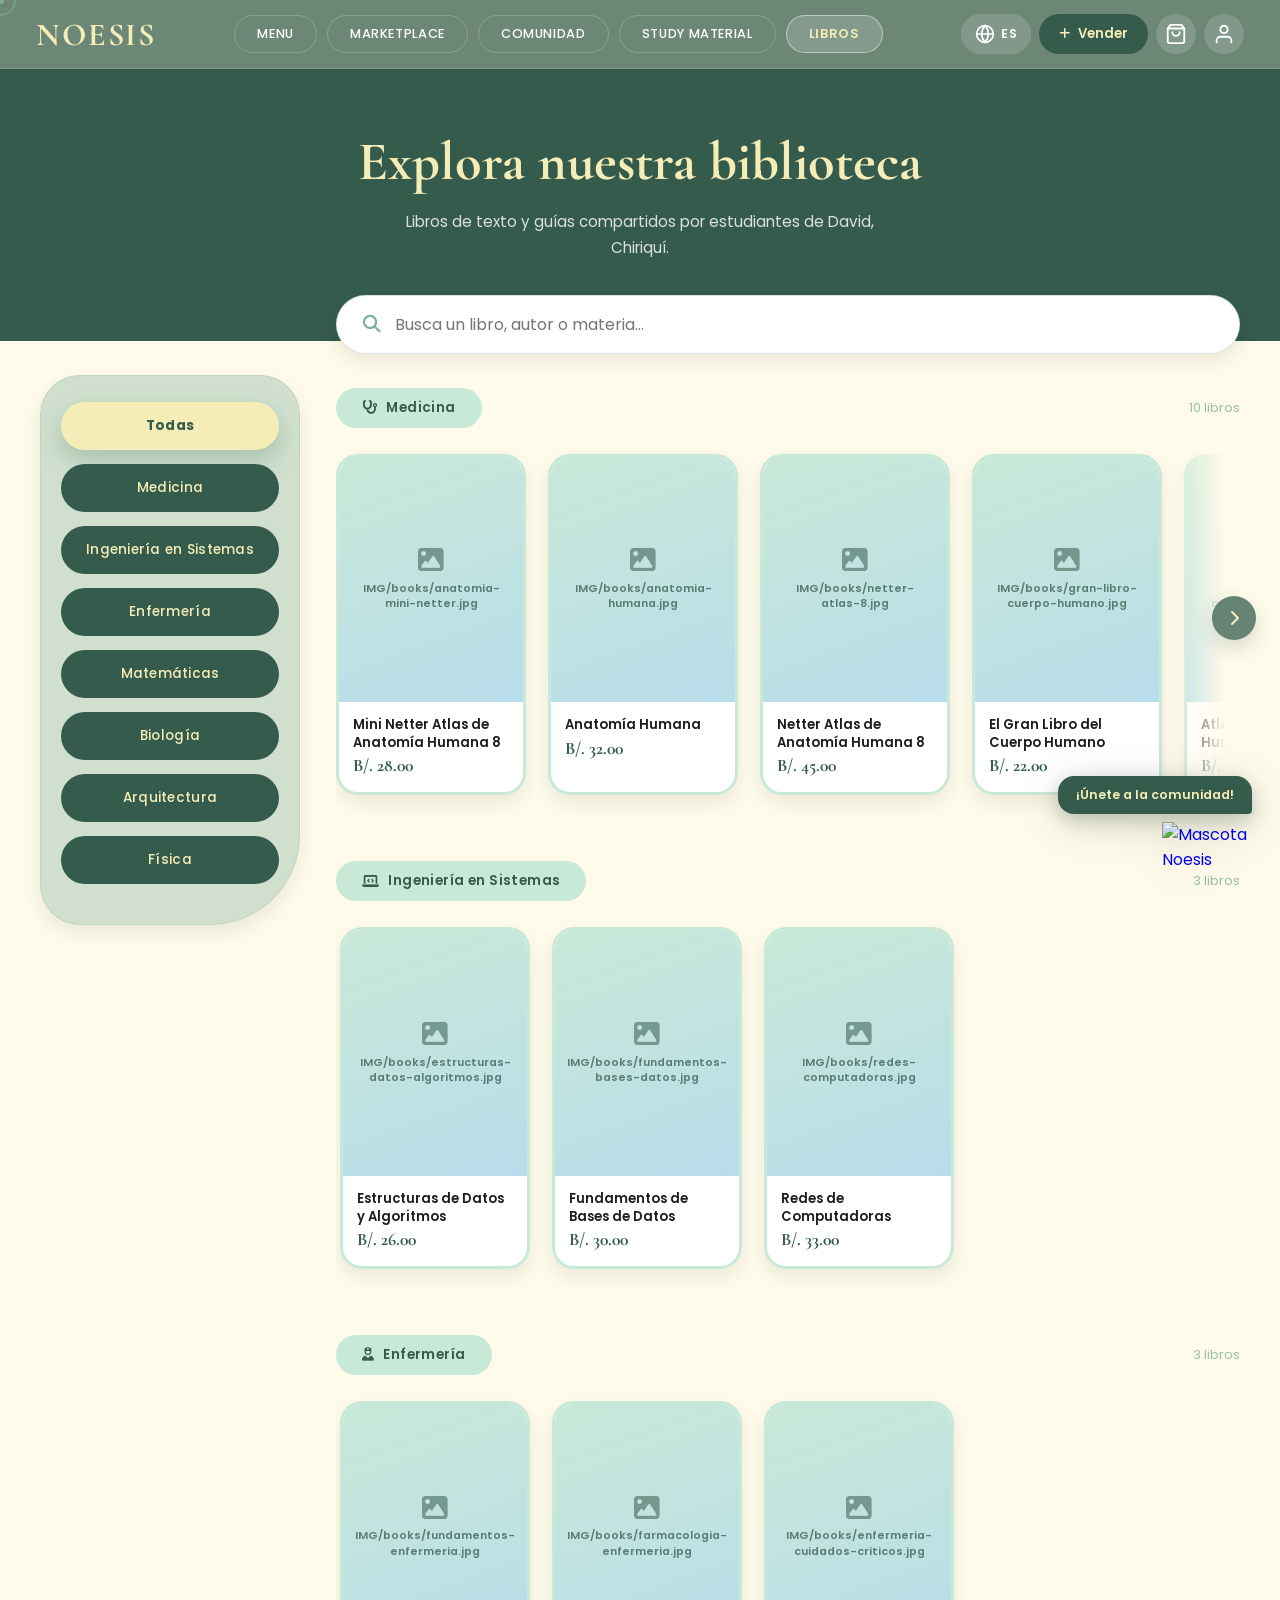
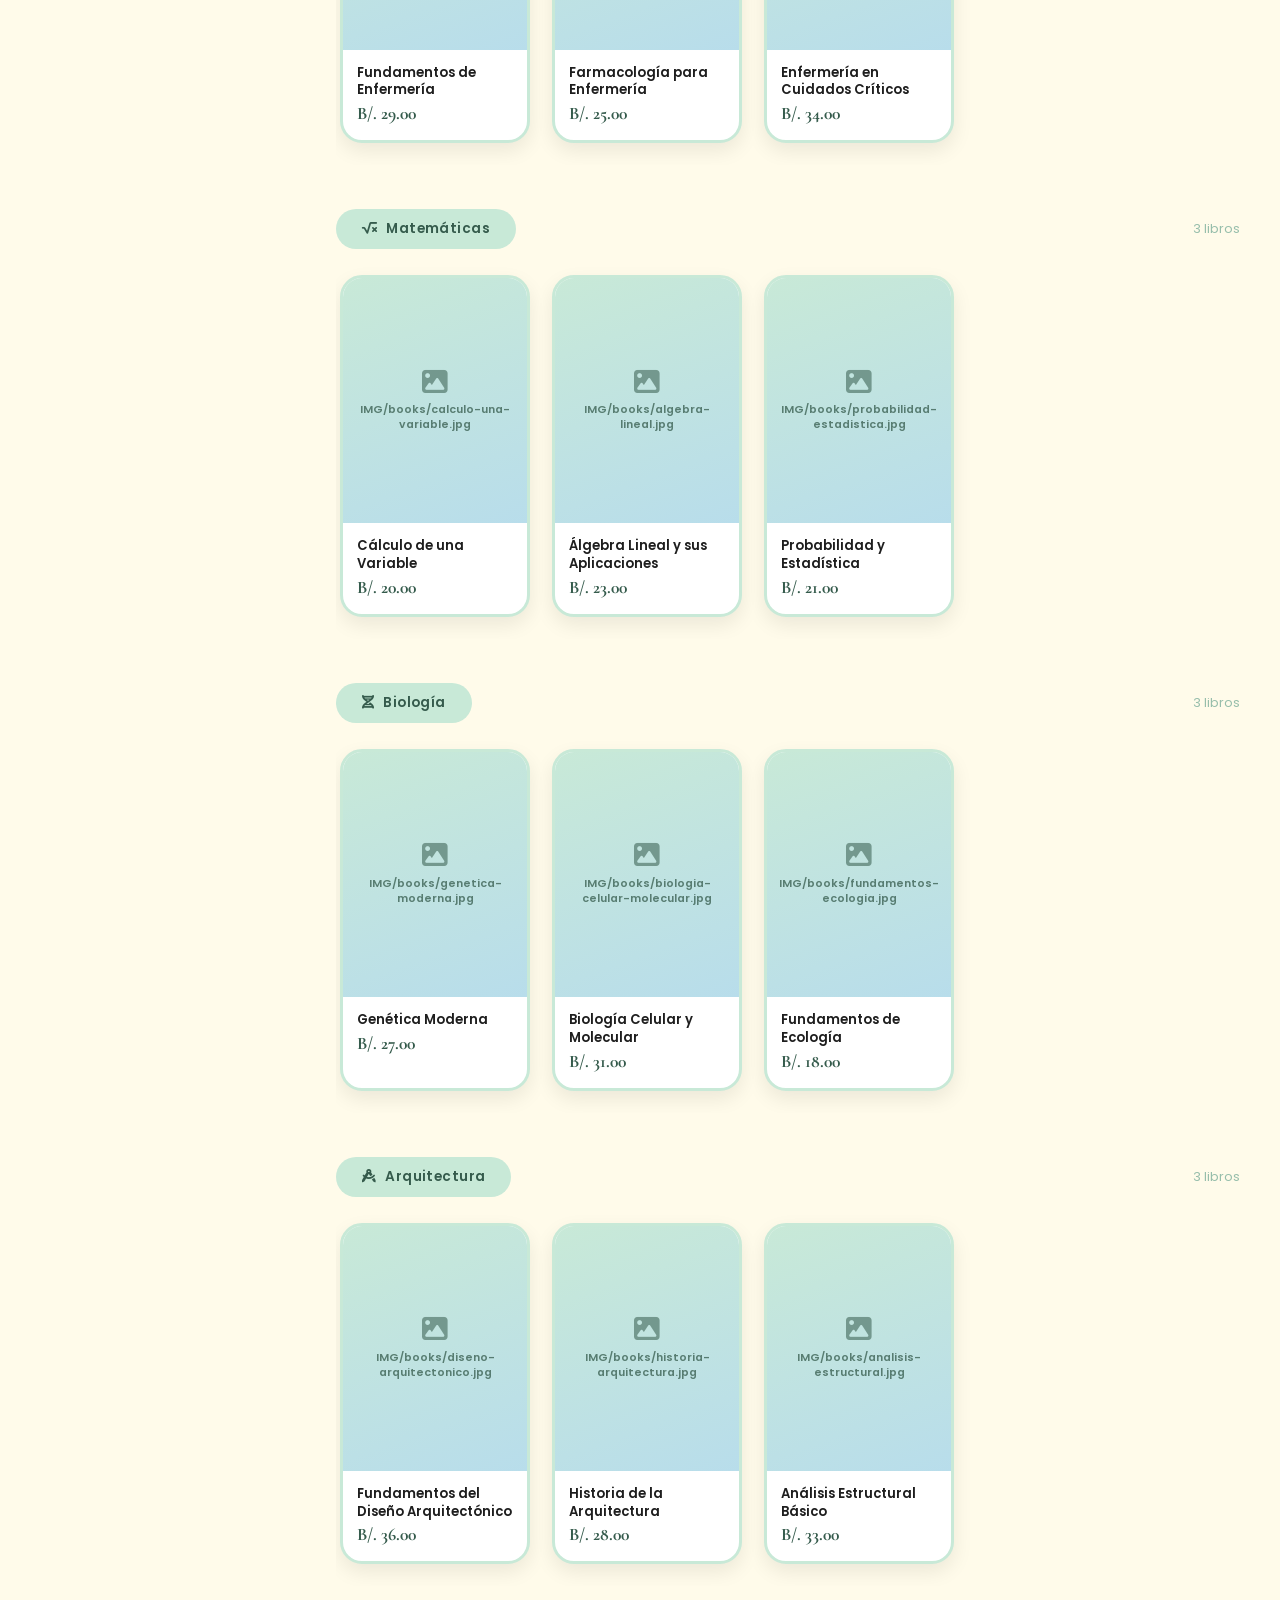
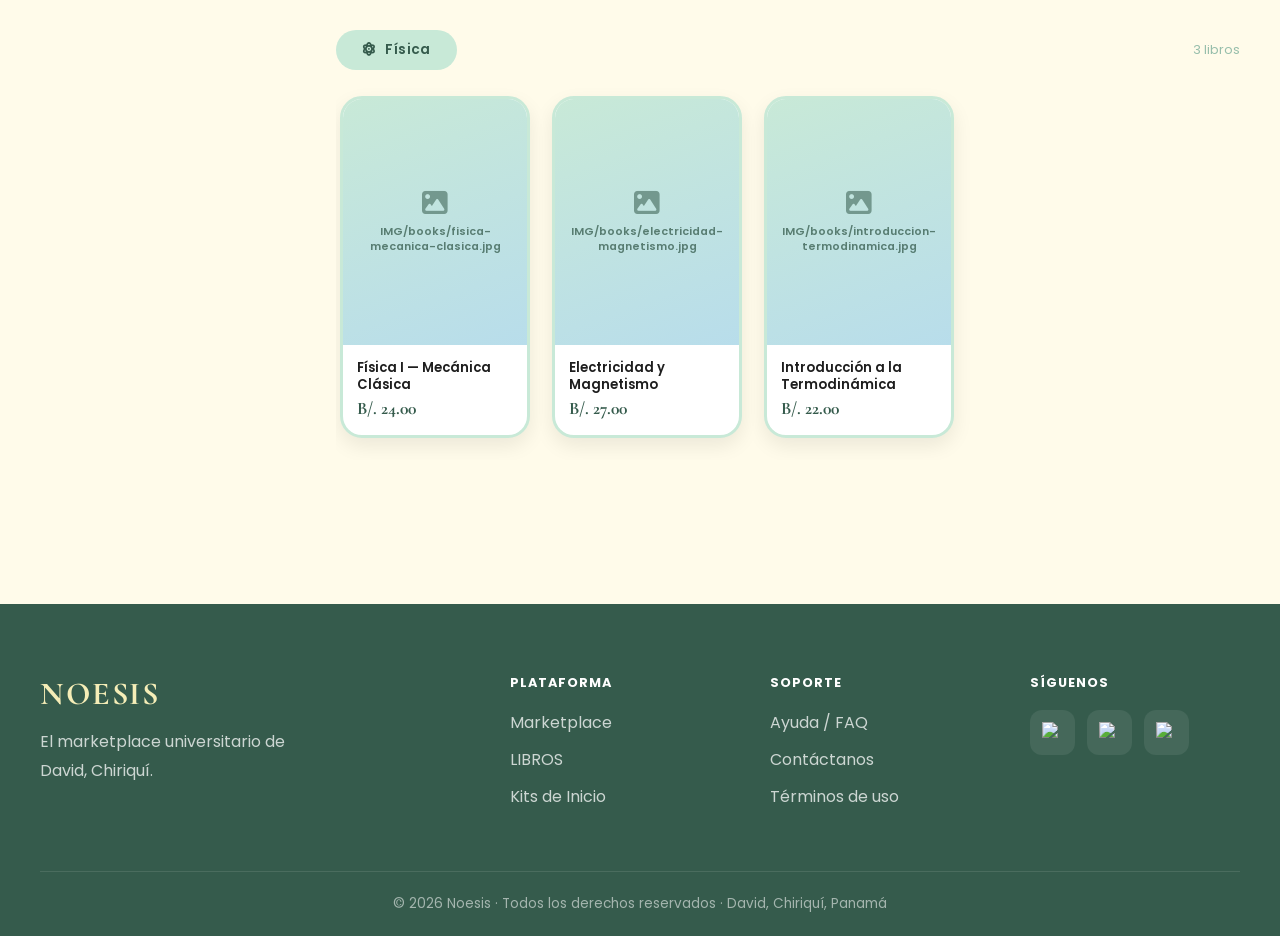
==== Books.html @ 99e733ba "Add files via upload" ====
<!DOCTYPE html>
<html lang="es">
<head>
    <meta charset="UTF-8">
    <meta name="viewport" content="width=device-width, initial-scale=1.0">

    <title>Noesis — Books</title>

    <!-- Google Fonts -->
    <link rel="preconnect" href="https://fonts.googleapis.com">
    <link rel="preconnect" href="https://fonts.gstatic.com" crossorigin>

    <link rel="stylesheet" href="https://fonts.googleapis.com/css2?family=Cormorant+Garamond:ital,wght@0,300;0,400;0,600;0,700;1,400&family=Poppins:wght@300;400;500;600&display=swap">

    <!-- CSS -->
    <link rel="stylesheet" href="index.css">
    <link rel="stylesheet" href="Books.css">

    <!-- Font Awesome -->
    <link rel="stylesheet" href="https://cdnjs.cloudflare.com/ajax/libs/font-awesome/6.5.0/css/all.min.css">
</head>
<body>

<!-- Cursor personalizado (mismo comportamiento que en index/marketplace) -->
<div class="cursor" id="cursor"></div>
<div class="cursor-follower" id="cursorFollower"></div>

<!-- =============================================
     NAVBAR
============================================= -->
<nav class="navbar" id="navbar">
<div class="nav-inner">
<div class="nav-logo">NOESIS</div>
<div class="nav-links" id="navLinks">
<a class="nav-link" data-i18n="nav_menu" href="index.html">MENU</a>
<a class="nav-link" data-i18n="nav_market" href="marketplace.html">MARKETlPLACE</a>
<a class="nav-link" data-i18n="nav_community" href="comunidad.html">COMUNIDAD</a>
<a class="nav-link" data-i18n="nav_Material" href="Study.html">STUDY MATERIAL</a>
<a class="nav-link active" data-i18n="nav_books" href="books.html">BOOKS</a>
</div>
<div class="nav-icons">
<!-- Selector de idioma -->
<div class="lang-switcher" id="langSwitcher">
<button aria-expanded="false" aria-label="Seleccionar idioma" class="nav-icon-btn lang-btn" id="langBtn">
<svg fill="none" height="20" stroke="currentColor" stroke-linecap="round" stroke-linejoin="round" stroke-width="2" viewBox="0 0 24 24" width="20">
<circle cx="12" cy="12" r="10"></circle>
<line x1="2" x2="22" y1="12" y2="12"></line>
<path d="M12 2a15.3 15.3 0 0 1 4 10 15.3 15.3 0 0 1-4 10 15.3 15.3 0 0 1-4-10 15.3 15.3 0 0 1 4-10z"></path>
</svg>
<span id="langCurrent">ES</span>
</button>
<div class="lang-dropdown" id="langDropdown">
<button class="lang-option active" data-lang="es" type="button">🇪🇸 Español</button>
<button class="lang-option" data-lang="en" type="button">🇬🇧 English</button>
</div>
</div>
<!-- Botón para publicar un libro -->
<button class="sell-btn" id="sellBtn" type="button">
<i class="fa-solid fa-plus"></i>
<span data-i18n="sell_btn">Vender</span>
</button>
<!-- Carrito (propio de la página de libros) -->
<div class="cart-switcher" id="cartSwitcher">
<button aria-expanded="false" aria-label="Cart" class="nav-icon-btn cart-btn" id="cartBtn">
<svg fill="none" height="22" stroke="currentColor" stroke-linecap="round" stroke-linejoin="round" stroke-width="2" viewbox="0 0 24 24" width="22"><path d="M6 2L3 6v14a2 2 0 002 2h14a2 2 0 002-2V6l-3-4z"></path><line x1="3" x2="21" y1="6" y2="6"></line><path d="M16 10a4 4 0 01-8 0"></path></svg>
<span class="cart-badge" id="cartBadge">0</span>
</button>
<div class="cart-dropdown" id="cartDropdown">
<div class="cart-header">
<h3 data-i18n="cart_title">Tu carrito</h3>
<button aria-label="Cerrar carrito" class="cart-close" id="cartClose" type="button">&times;</button>
</div>
<div class="cart-items" id="cartItems"></div>
<div class="cart-empty" id="cartEmpty">
<img src="IMG/mascot-thinking.png" alt=""/>
<p data-i18n="cart_empty_msg">Tu carrito está vacío</p>
</div>
<div class="cart-footer" id="cartFooter">
<div class="cart-total-row">
<span data-i18n="cart_total">Total</span>
<span id="cartTotalAmount">B/. 0.00</span>
</div>
<button class="cart-checkout-btn" id="cartCheckoutBtn" type="button" data-i18n="cart_checkout">Finalizar compra</button>
<button class="cart-clear-btn" id="cartClearBtn" type="button" data-i18n="cart_clear">Vaciar carrito</button>
</div>
</div>
</div>
<a aria-label="User" class="nav-icon-btn" href="login.html" id="userNavBtn">
<svg fill="none" height="22" stroke="currentColor" stroke-linecap="round" stroke-linejoin="round" stroke-width="2" viewbox="0 0 24 24" width="22"><path d="M20 21v-2a4 4 0 00-4-4H8a4 4 0 00-4 4v2"></path><circle cx="12" cy="7" r="4"></circle></svg>
</a>
<button aria-label="Menu" class="hamburger" id="hamburger">
<span></span>
<span></span>
<span></span>
</button>
</div>
</div>
</nav>

<!-- =============================================
     ENCABEZADO DE LA PÁGINA
============================================= -->
<header class="books-hero">
<h1 data-i18n="books_hero_title">Explora nuestra biblioteca</h1>
<p data-i18n="books_hero_text">Libros de texto y guías compartidos por estudiantes de David, Chiriquí.</p>
</header>

<!-- =============================================
     CONTENIDO PRINCIPAL — sidebar + resultados
============================================= -->
<main class="books-page">
<div class="books-shell">

<!-- Sidebar de categorías -->
<aside class="books-sidebar" id="booksSidebar">
<button class="cat-btn active" data-category="all" data-i18n="cat_all" type="button">Todas</button>
<button class="cat-btn" data-category="medicine" data-i18n="cat_medicine" type="button">Medicina</button>
<button class="cat-btn" data-category="systems" data-i18n="cat_systems" type="button">Ingeniería en Sistemas</button>
<button class="cat-btn" data-category="nursing" data-i18n="cat_nursing" type="button">Enfermería</button>
<button class="cat-btn" data-category="math" data-i18n="cat_math" type="button">Matemáticas</button>
<button class="cat-btn" data-category="biology" data-i18n="cat_biology" type="button">Biología</button>
<button class="cat-btn" data-category="architecture" data-i18n="cat_architecture" type="button">Arquitectura</button>
<button class="cat-btn" data-category="physics" data-i18n="cat_physics" type="button">Física</button>
</aside>

<!-- Resultados -->
<section class="books-main">

<div class="books-search-wrap">
<i class="fa-solid fa-magnifying-glass"></i>
<input type="text" id="bookSearchInput" data-i18n-placeholder="search_placeholder" placeholder="Anatomy book"/>
</div>

<div id="booksResults"><!-- Generado dinámicamente por books.js --></div>

<div class="books-no-results" id="booksNoResults">
<img src="IMG/mascot-thinking.png" alt=""/>
<h3 data-i18n="no_results_title">¿Nada por aquí?</h3>
<p data-i18n="no_results">No encontramos libros que coincidan con tu búsqueda.</p>
</div>

</section>
</div>
</main>

<!-- =============================================
     MODAL DE DETALLES
     Misma estructura visual que el modal del marketplace:
     encabezado (ícono + título), condición, precio, imagen,
     descripción, datos del vendedor y botones de acción.
============================================= -->
<div class="modal" id="bookModalOverlay">
<div class="modal-content">
<span class="close" id="bookModalClose" aria-label="Cerrar">&times;</span>

<!-- Encabezado: ícono + título -->
<div class="modal-header">
<div class="modal-icon"><i class="fa-solid fa-book"></i></div>
<h2 class="modal-title" id="bookModalTitle"></h2>
</div>

<!-- Estado del libro (Buen estado / Como nuevo) -->
<span class="modal-condition" id="bookModalCondition"></span>

<!-- Precio destacado -->
<div class="modal-price" id="bookModalPrice"></div>

<div class="modal-body">

<!-- Columna izquierda: portada -->
<div class="modal-image-col">
<div class="modal-image" id="bookModalImage">
<img id="bookModalImg" src="" alt=""/>
</div>
</div>

<!-- Columna derecha: descripción, vendedor y acciones -->
<div class="modal-info">
<h3 class="modal-section-title" data-i18n="modal_desc_title">Descripción</h3>
<p class="modal-description" id="bookModalDesc"></p>

<div class="modal-seller-box">
<h3 class="modal-section-title" data-i18n="modal_seller_title">Vendedor</h3>
<div class="modal-seller">
<div class="modal-seller-avatar"><i class="fa-solid fa-user"></i></div>
<div class="modal-seller-info">
<span class="modal-seller-name" id="bookModalSeller"></span>
<span class="modal-seller-meta"><i class="fa-solid fa-book-open"></i> <span id="bookModalTag"></span></span>
<span class="modal-seller-meta"><i class="fa-solid fa-location-dot"></i> <span id="bookModalLocation"></span></span>
</div>
</div>
</div>

<div class="modal-actions">
<button class="modal-btn-outline" id="bookModalAddCart" type="button">
<i class="fa-solid fa-cart-plus"></i> <span data-i18n="modal_add_cart">Añadir al carrito</span>
</button>
<button class="modal-btn" id="bookModalContact" type="button">
<i class="fa-brands fa-whatsapp"></i> <span data-i18n="modal_contact">Contactar vendedor</span>
</button>
<button class="modal-btn-danger" id="deleteListingBtn" type="button" style="display:none">
<i class="fa-solid fa-trash"></i>
<span data-i18n="delete_listing_btn">Eliminar publicación</span>
</button>
</div>
</div>

</div>

<!-- Aviso flotante (toast) para confirmar acciones -->
<div class="toast" id="bookCartToast"></div>
</div>
</div>

<!-- =============================================
     MODAL PARA PUBLICAR UN LIBRO
     Requiere sesión activa (localStorage). Los libros publicados
     se guardan bajo "noesis_user_books" y se combinan con el
     catálogo de ejemplo al renderizar el grid.
============================================= -->
<div class="modal" id="publishModal">
<div class="modal-content publish-content">
<span class="close" id="closePublishModal">&times;</span>

<div class="modal-header">
<div class="modal-icon"><i class="fa-solid fa-book"></i></div>
<h2 class="modal-title" data-i18n="publish_title">Publicar un libro</h2>
</div>

<form class="publish-form" id="publishForm" novalidate>

<div class="publish-error" id="publishError"></div>

<div class="publish-field">
<label for="publishName" data-i18n="publish_name_label">Título del libro</label>
<input type="text" id="publishName" name="publishName" placeholder="Ej. Anatomía Humana" required>
</div>

<div class="publish-field-row">
<div class="publish-field">
<label for="publishPrice" data-i18n="publish_price_label">Precio (B/.)</label>
<input type="number" id="publishPrice" name="publishPrice" min="0" step="0.01" placeholder="20.00" required>
</div>

<div class="publish-field">
<label for="publishCondition" data-i18n="publish_condition_label">Estado</label>
<select id="publishCondition" name="publishCondition" required>
<option value="Como nuevo" data-i18n="cond_like_new">Como nuevo</option>
<option value="Buen estado" data-i18n="cond_good">Buen estado</option>
<option value="Usado" data-i18n="cond_used">Usado</option>
</select>
</div>
</div>

<div class="publish-field">
<label data-i18n="publish_category_label">Categoría</label>
<div class="publish-tags" id="publishTagsContainer">
<!-- Chips de categorías inyectados por JS -->
</div>
</div>

<div class="publish-field">
<label for="publishDescription" data-i18n="publish_desc_label">Descripción</label>
<textarea id="publishDescription" name="publishDescription" rows="3" placeholder="Cuéntale a los compradores el estado del libro..." required></textarea>
</div>

<div class="publish-field">
<label for="publishImage" data-i18n="publish_image_label">Foto de la portada</label>
<input type="file" id="publishImage" name="publishImage" accept="image/*" required>
<img id="publishImagePreview" class="publish-image-preview" alt=""/>
</div>

<button type="submit" class="modal-btn publish-submit-btn">
<i class="fa-solid fa-store"></i>
<span data-i18n="publish_submit_btn">Publicar libro</span>
</button>

<p class="publish-hint" data-i18n="publish_hint">Simulado con localStorage — tu publicación solo se guarda en este navegador.</p>
</form>

</div>
</div>


<!-- =============================================
     FOOTER — mismo diseño que index.html
============================================= -->
<footer class="footer">
<div class="footer-inner">
<div class="footer-brand">
<a class="nav-logo footer-logo" href="index.html">
<span class="logo-text">NOESIS</span>
</a>
<p data-i18n="footer_desc">El marketplace universitario de<br/>David, Chiriquí.</p>
</div>
<div class="footer-links">
<h4 data-i18n="footer_platform">Plataforma</h4>
<ul>
<li><a data-i18n="footer_marketplace" href="marketplace.html">Marketplace</a></li>
<li><a data-i18n="nav_books" href="books.html">Books</a></li>
<li><a data-i18n="footer_kits" href="#">Kits de Inicio</a></li>
</ul>
</div>
<div class="footer-links">
<h4 data-i18n="footer_support">Soporte</h4>
<ul>
<li><a data-i18n="footer_faq" href="index.html#ayuda">Ayuda / FAQ</a></li>
<li><a data-i18n="footer_contact" href="index.html#contacto">Contáctanos</a></li>
<li><a data-i18n="footer_terms" href="#">Términos de uso</a></li>
</ul>
</div>
<div class="footer-social">
<h4 data-i18n="footer_follow">Síguenos</h4>
<div class="social-icons">
<a href="https://instagram.com">
<img alt="Instagram" src="img/instagram.webp"/>
</a>
<a href="https://facebook.com">
<img alt="Facebook" src="img/Facebook.png"/>
</a>
<a href="https://wa.me/50760000000">
<img alt="WhatsApp" src="img/WhatsApp.png"/>
</a>
</div>
</div>
</div>
<div class="footer-bottom">
<p data-i18n="footer_copyright">© 2026 Noesis · Todos los derechos reservados · David, Chiriquí, Panamá</p>
</div>
</footer>

<div class="toast toast-global" id="globalToast"></div>

<script src="Books.js"></script>
<script src="mascot-widget.js"></script>
</body>
</html>
---- index.css ----
/* =====================================================
   NOESIS
   style.css
   Versión unificada
===================================================== */

/* ==========================
   RESET
========================== */

*,
*::before,
*::after{
    margin:0;
    padding:0;
    box-sizing:border-box;
}

/* ==========================
   VARIABLES
========================== */

:root{

    --green-dark:#355B4C;
    --green-mid:#7DAF9C;
    --green-pastel:#C8E9D7;

    --blue-pastel:#B8DDEB;

    --yellow:#F5EDB7;
    --cream:#FFFBEA;

    --text:#1E1E1E;
    --white:#ffffff;

    --font-title:'Cormorant Garamond', serif;
    --font-body:'Poppins', sans-serif;

    --radius-sm:16px;
    --radius-md:28px;
    --radius-lg:48px;

    --shadow-soft:
        0 8px 40px rgba(53,91,76,.12);

    --shadow:
        0 20px 60px rgba(53,91,76,.18);

    --transition:.35s cubic-bezier(.4,0,.2,1);

}

/* ==========================
   GENERAL
========================== */

html{

    scroll-behavior:smooth;
    font-size:16px;

}

body{

    font-family:var(--font-body);
    background:var(--cream);
    color:var(--text);
    overflow-x:hidden;

}

/* ==========================
   TRANSICIÓN ENTRE PÁGINAS
   Evita el "salto" visual al navegar de index.html a
   marketplace.html y viceversa: la página entra con un
   fundido suave y sale igual antes de cargar la siguiente
   (ver el bloque de JS "TRANSICIÓN SUAVE AL NAVEGAR").
========================== */

@keyframes pageFadeIn{
    from{ opacity:0; }
    to{ opacity:1; }
}

body{
    animation: pageFadeIn .4s ease both;
}

body.page-leaving{
    opacity:0;
    transition: opacity .22s ease;
}

@media (prefers-reduced-motion: reduce){
    body{ animation:none; }
    body.page-leaving{ transition:none; }
}

/* ==========================
   CURSOR
========================== */

.cursor{

    width:8px;
    height:8px;

    border-radius:50%;

    background:var(--green-mid);

    position:fixed;

    left:0;
    top:0;

    transform:translate(-50%,-50%);

    z-index:9999;

    pointer-events:none;

}

.cursor-follower{

    width:32px;
    height:32px;

    border-radius:50%;

    border:2px solid rgba(125,175,156,.5);

    position:fixed;

    left:0;
    top:0;

    transform:translate(-50%,-50%);

    z-index:9998;

    pointer-events:none;

    transition:
    width .3s,
    height .3s,
    transform .12s;

}

/* ==========================
   NAVBAR
========================== */

.navbar{

    position:sticky;
    top:0;

    z-index:1000;

    padding:14px 36px;

    backdrop-filter:blur(14px);

    background:rgba(53,91,76,.72);

    border-bottom:
    1px solid rgba(200,233,215,.18);

    transition:all var(--transition);

}

.navbar.scrolled{

    background:rgba(53,91,76,.94);

    padding:10px 36px;

    box-shadow:
    0 4px 24px rgba(53,91,76,.22);

}

.nav-inner{

    max-width:1280px;

    margin:auto;

    display:flex;

    justify-content:space-between;

    align-items:center;

    gap:20px;

}

.nav-logo{

    font-family:var(--font-title);

    font-size:2rem;

    color:var(--yellow);

    font-weight:700;

    letter-spacing:.05em;

}

.nav-links{

    display:flex;

    align-items:center;

    flex-wrap:wrap;

    gap:10px;

}

.nav-link{

    display:inline-block;

    text-decoration:none;

    color:white;

    padding:9px 22px;

    border-radius:50px;

    border:
    1px solid rgba(255,255,255,.2);

    background:transparent;

    font-size:.8rem;

    font-weight:500;

    letter-spacing:.05em;

    transition:.3s ease;

}

.nav-link:hover{

    background:rgba(255,255,255,.12);

    border-color:rgba(255,255,255,.4);

    color:var(--yellow);

    transform:translateY(-2px);

}

/* Enlace de la página actual (se marca manualmente con class="nav-link active") */
.nav-link.active{

    background:rgba(255,255,255,.16);

    border-color:rgba(255,255,255,.45);

    color:var(--yellow);

    font-weight:600;

}

.nav-icons{

    display:flex;

    align-items:center;

    gap:8px;

}

.nav-icon-btn{

    width:40px;
    height:40px;

    border-radius:50%;

    border:none;

    cursor:pointer;

    background:rgba(255,255,255,.15);

    color:white;

    display:flex;

    align-items:center;

    justify-content:center;

    transition:.3s;

}

.nav-icon-btn:hover{

    transform:translateY(-3px);

    background:rgba(255,255,255,.28);

}

.hamburger{
    display:none;
    flex-direction:column;
    gap:5px;
    border:none;
    background:none;
    cursor:pointer;

}

.hamburger span{

    width:24px;
    height:2px;

    background:white;

    border-radius:2px;

    transition:.3s;

}

.hamburger.active span:nth-child(1){
    transform:translateY(7px) rotate(45deg);
}

.hamburger.active span:nth-child(2){
    opacity:0;
}

.hamburger.active span:nth-child(3){
    transform:translateY(-7px) rotate(-45deg);
}

/* ==========================
   SELECTOR DE IDIOMA (ES / EN)
========================== */

.lang-switcher{

    position:relative;

}

.lang-btn{

    width:auto;

    padding:0 14px;

    gap:6px;

    font-family:var(--font-body);

    font-size:.78rem;

    font-weight:600;

    letter-spacing:.03em;

    border-radius:50px;

}

.lang-btn svg{

    flex-shrink:0;

}

.lang-dropdown{

    position:absolute;

    top:calc(100% + 12px);

    right:0;

    min-width:160px;

    background:var(--cream);

    border-radius:var(--radius-sm);

    overflow:hidden;

    box-shadow:var(--shadow);

    border:1px solid rgba(53,91,76,.10);

    opacity:0;

    visibility:hidden;

    transform:translateY(-8px);

    transition:opacity .25s ease, transform .25s ease, visibility .25s ease;

    z-index:1200;

}

.lang-dropdown.open{

    opacity:1;

    visibility:visible;

    transform:translateY(0);

}

.lang-option{

    display:block;

    width:100%;

    text-align:left;

    padding:12px 18px;

    background:none;

    border:none;

    cursor:pointer;

    font-family:var(--font-body);

    font-size:.85rem;

    color:var(--text);

    transition:background .2s ease, color .2s ease;

}

.lang-option:hover{

    background:var(--green-pastel);

}

.lang-option.active{

    font-weight:600;

    color:var(--green-dark);

    background:var(--green-pastel);

}

/* ==========================
   HERO
========================== */

.hero{

    width:100%;

    background:var(--green-dark);

    overflow:hidden;

}

.hero-image-wrap{

    position:relative;

    width:100%;

    height:100vh;

    overflow:hidden;

}

.hero-image-wrap video{

    width:100%;

    height:100%;

    object-fit:cover;

}

.hero-overlay{

    position:absolute;

    inset:0;

    background:

    linear-gradient(

        to bottom,

        transparent 45%,

        rgba(53,91,76,.28)

    );

}

/* =====================================================
   ABOUT
===================================================== */

.about{

    background:var(--green-dark);

    padding:75px 30px 75px;

}

.about-inner{

    max-width:1280px;

    margin:auto;

    display:grid;

    grid-template-columns:1fr auto;

    gap:60px;

    align-items:center;

}

.about-title{

    font-family:var(--font-title);

    font-size:clamp(2.5rem,5vw,4rem);

    color:var(--yellow);

    margin-bottom:25px;

    line-height:1;

}

.about-text{

    max-width:560px;

    line-height:1.9;

    color:rgba(255,255,255,.82);

    font-size:.92rem;

}

.about-badge{

    padding:35px 50px;

    border-radius:var(--radius-md);

    background:rgba(255,255,255,.05);

    border:2px solid rgba(255,255,255,.10);

    backdrop-filter:blur(10px);

    text-align:center;

}

.badge-logo{

    display:block;

    font-family:var(--font-title);

    font-size:4rem;

    color:white;

    font-weight:700;

}

.badge-sub{

    margin-top:10px;

    color:var(--green-pastel);

    letter-spacing:.08em;

    font-size:.85rem;

}

/* =====================================================
   OFFER
===================================================== */

.offer{
    position: relative;

    background-image: url("IMG/Offers.png");
    background-size: cover;
    background-position: center;
    background-repeat: no-repeat;

    padding: 0 40px 90px;
}

.offer-card{

    position:relative;

    max-width:950px;

    margin:auto;

    transform:translateY(-55px);

    background:var(--yellow);

    border-radius:var(--radius-lg);

    padding:30px 30px;

    text-align:center;

    box-shadow:var(--shadow);

    border: 5px solid white;

    transition:.35s;

}

.offer-card:hover{

    transform:translateY(-60px);

    box-shadow:

    0 30px 80px rgba(53,91,76,.22);

}

.offer-title{

    font-family:var(--font-title);

    font-size:clamp(2rem,4vw,3rem);

    color:var(--green-dark);

    margin-bottom:25px;

}

.offer-text{

    max-width:700px;

    margin:auto;

    line-height:1.9;

    font-size:.92rem;

}

/* imágenes decorativas */

.offer-deco{

    position:absolute;

    object-fit:cover;

    border-radius:30px;

    transition:transform .5s cubic-bezier(.4,0,.2,1);

}

.offer-deco--left{

    left:-140px;

    bottom:20px;

    width:205px;

    transform:rotate(-10deg);

}

.offer-deco--right{

    right:-110px;

    top:-55px;

    width:350px;

    transform:rotate(8deg);

}

/* Al pasar el mouse cada decoración conserva su giro y crece un poco */

.offer-card:hover .offer-deco--left{

    transform:rotate(-14deg) scale(1.05) translateY(-4px);

}

.offer-card:hover .offer-deco--right{

    transform:rotate(12deg) scale(1.05) translateY(-4px);

}

/* =====================================================
   SERVICES
===================================================== */

.services{

    position:relative;

    overflow:hidden;
    background-image: url("IMG/Services.png");
    background-size: cover;
    background-position: center;
    background-repeat: no-repeat;

    min-height: 500px;
    padding:70px 40px 110px;

}

.services-title{

    text-align:center;

    margin-bottom:60px;

    font-family:var(--font-title);

    font-size:clamp(2rem,5vw,3.2rem);

    color:var(--green-dark);

}

.services-grid{

    max-width:1150px;

    margin:auto;

    display:grid;

    grid-template-columns:repeat(4,1fr);

    gap:25px;

}

.service-card{

    display:flex;

    flex-direction:column;

    justify-content:space-between;

    overflow:hidden;

    border-radius:80px 80px 20px 20px;

    transition:.35s;

    box-shadow:var(--shadow-soft);

}

.service-card:hover{

    transform:translateY(-10px);

    box-shadow:var(--shadow);

}

.service-card--1{

    background:var(--green-pastel);

}

.service-card--2{

    background:var(--green-mid);

}

.service-card--3{

    background:#A8D5C8;

}

.service-card--4{

    background:var(--blue-pastel);

}

.service-body{

    padding:40px 25px 30px;

}

.service-body p{

    text-align:center;

    line-height:1.8;

    font-size:.9rem;

}

.service-label{

    margin:0 12px 14px;

    padding:14px;

    border-radius:50px;

    background:var(--green-dark);

    color:var(--yellow);

    font-family:var(--font-title);

    font-size:1.1rem;

    text-align:center;

    transition:.3s;

}

.service-card:hover .service-label{

    background:#2a4a3c;

}

.service-arrow{

    display:flex;

    justify-content:center;

    padding:15px;

}

.service-arrow svg{

    width:50px;

}

/* piezas decorativas */

.puzzle{

    position:absolute;

    width:170px;

    opacity:.9;

    pointer-events:none;

}

.puzzle--left{

    left:-20px;

    top:40px;

}

.puzzle--right{

    right:-20px;

    top:40px;

}

/* =====================================================
   VISION
===================================================== */

.vision{

    background:var(--green-pastel);

    padding:90px 40px;

}

.vision-collage{

    max-width:1280px;

    margin:auto;

    display:grid;

    grid-template-columns:1fr 1fr 1fr;

    gap:20px;

    align-items:stretch;

}

/* -------- Columna izquierda -------- */

.vision-vid-left{

    display:flex;

    flex-direction:column;

    gap:20px;

    border-radius:var(--radius-md);

    overflow:hidden;

    border:5px solid white;

    box-shadow:var(--shadow-soft);

}

.vision-vid-left video{

    width:100%;

    height:100%;

    object-fit:cover;

    display:block;

}

/* -------- Columna central -------- */

.vision-center-col{

    display:flex;

    flex-direction:column;

    gap:20px;

}

.vision-label-box{

    background:var(--green-mid);

    padding:30px;

    text-align:center;

    border-radius:var(--radius-lg);

    border:5px solid white;

    box-shadow:var(--shadow-soft);

}

.vision-label-box span{

    font-family:var(--font-title);

    font-size:clamp(2rem,4vw,3.3rem);

    color:white;

    font-weight:700;

    letter-spacing:.05em;

}

.vision-img-center{

    flex:1;

    overflow:hidden;

    border-radius:var(--radius-md);

    border:5px solid white;

    box-shadow:var(--shadow-soft);

}

.vision-img-center img{

    width:100%;

    height:100%;

    object-fit:cover;

    display:block;

}

/* -------- Columna derecha -------- */

.vision-right-col{

    display:flex;

    flex-direction:column;

    gap:20px;

}

.vision-img-right{

    flex:1;

    overflow:hidden;

    border-radius:var(--radius-md);

    border:5px solid white;

    box-shadow:var(--shadow-soft);

}

.vision-img-right video{

    width:100%;

    height:100%;

    object-fit:cover;

}

.vision-text-box{

    background:var(--green-mid);

    padding:30px;

    border-radius:var(--radius-md);

    border:5px solid white;

    box-shadow:var(--shadow-soft);

}

.vision-text-box p{

    text-align:center;

    line-height:1.9;

    font-size:.9rem;

    color:var(--text);

}

/* =====================================================
   FAQ
===================================================== */

.faq-section{

   position: relative;
    overflow: hidden;
    padding: 90px 40px;
    background: transparent;
}
/* Video de fondo */
.faq-bg-video{
    position: absolute;
    top: 0;
    left: 0;
    width: 100%;
    height: 100%;
    object-fit: cover;
    z-index: 0;
}

/* Capa oscura encima del video */
.faq-section::before{
    content: "";
    position: absolute;
    inset: 0;
    background: rgba(0,0,0,.45);
    z-index: 1;
}

/* Todo el contenido encima del video */
.faq-section .container{
    position: relative;
    z-index: 2;
}


.faq-container{
 max-width:1000px;
 margin:0 auto;

}

/* Videos laterales */

.faq-videos-wrapper {
  display: flex;
  align-items: center;
  gap: 2rem;
  max-width: 1200px;
  margin: 0 auto;
  padding: 0 2rem;
}

.faq-video {
  flex: 0 0 220px;
  border-radius: 16px;
  overflow: hidden;
}

.faq-video video {
  width: 100%;
  height: 420px;
  object-fit: cover;
  border-radius: 16px;
  display: block;
}

/* Centro */

.faq-inner{

    width:100%;
    text-align:center;

}

.section-tag{

    display:inline-block;

    margin-bottom:15px;

    color:var(--green-pastel);

    text-transform:uppercase;

    letter-spacing:.15em;

    font-size:.8rem;

    font-weight:600;

}

.section-title{

    font-family:var(--font-title);

    font-size:clamp(2rem,5vw,3rem);

    color:var(--yellow);

    margin-bottom:40px;

}

.faq-list{

    max-width:620px;
    margin:0 auto;
    display:flex;
    flex-direction:column;
    align-items:center;
    gap:14px;

}

.faq-item{

    width:100%;

    background:rgba(245,237,183,.08);

    border:1px solid rgba(245,237,183,.35);

    border-radius:18px;

    overflow:hidden;

    backdrop-filter:blur(6px);

    -webkit-backdrop-filter:blur(6px);

    transition:.3s;

}

.faq-item.open{

    border-color:rgba(245,237,183,.7);

    background:rgba(245,237,183,.13);

}

.faq-q{

    width:100%;
    background:none;
    border:none;
    cursor:pointer;
    padding:16px 44px;
    display:flex;
    justify-content:center; /* centra horizontalmente */
    align-items:center;
    text-align:center; /* centra el texto */
    color:white;
    font-size:.92rem;
    font-weight:600;
    transition:.3s;
    position:relative;

}

.faq-q:hover{

    color:var(--yellow);

}

.faq-q i,

.faq-q svg,

.faq-q .ph{

    transition:.35s;
    position: absolute;
    right: 28px;

}

.faq-item.open .faq-q i,

.faq-item.open .faq-q svg,

.faq-item.open .faq-q .ph{

    transform:rotate(180deg);

}

.faq-a{

    max-height:0;

    overflow:hidden;

    transition:max-height .45s ease;

}

.faq-item.open .faq-a{

    max-height:250px;

}

.faq-a p{

    padding:0 24px 20px;

    line-height:1.7;

    text-align:center;

    color:rgba(255,255,255,.75);

}

/* =====================================================
   BOTONES
===================================================== */

.btn{

    display:inline-flex;

    align-items:center;

    justify-content:center;

    gap:10px;

    padding:14px 28px;

    border:none;

    border-radius:50px;

    cursor:pointer;

    text-decoration:none;

    transition:.3s;

    font-family:var(--font-body);

}

.btn-primary{

    background:var(--green-dark);

    color:var(--yellow);

}

.btn-primary:hover{

    background:#2a4a3c;

    transform:translateY(-3px);

}

/* =====================================================
   ANIMACIONES
===================================================== */

.fade-in-section{

    opacity:0;

    transform:translateY(35px);

    transition:

        opacity .8s ease,

        transform .8s ease;

}

.fade-in-section.visible{

    opacity:1;

    transform:translateY(0);

}

/* Animación flotante */

@keyframes floating{

    0%{

        transform:translateY(0px);

    }

    50%{

        transform:translateY(-10px);

    }

    100%{

        transform:translateY(0px);

    }

}

.offer-deco,

.puzzle{

    animation:floating 6s ease-in-out infinite;

}

/* Transiciones generales */

img,
video,
button,
a{

    transition:all .35s ease;

}

/* =====================================================
   CONTACTO
===================================================== */

.contact-section{

    background:var(--green-mid);

    padding:90px 40px;

}

.container{

    max-width:1280px;

    margin:auto;

}

.contact-inner{

    display:grid;

    grid-template-columns:1fr 1fr;

    gap:70px;

    align-items:flex-start;

}

.contact-info .section-title{

    color:var(--green-dark);

    margin-bottom:20px;

}

.contact-info .section-tag{

    color:var(--green-dark);

    opacity:.7;

}

.contact-info p{

    margin-bottom:30px;

    line-height:1.9;

}

.contact-list{

    list-style:none;

    display:flex;

    flex-direction:column;

    gap:18px;

}

.contact-list li{

    display:flex;

    align-items:center;

    gap:15px;

}

.contact-form{

    display:flex;

    flex-direction:column;

    gap:20px;

}

.form-group{

    display:flex;

    flex-direction:column;

    gap:8px;

}

.form-group label{

    font-weight:600;

    color:var(--green-dark);

}

.form-group input,

.form-group textarea{

    padding:16px;

    border-radius:12px;

    border:1px solid rgba(53,91,76,.25);

    background:rgba(255,255,255,.65);

    font-family:var(--font-body);

    transition:.3s;

    resize:none;

}

.form-group textarea{

    min-height:170px;

}

.form-group input:focus,

.form-group textarea:focus{

    outline:none;

    border-color:var(--green-dark);

    background:white;

    box-shadow:

    0 0 0 3px rgba(53,91,76,.12);

}

.btn-full{

    width:100%;

}

.form-success{

    display:none;

}

.form-success.visible{

    display:flex;

    align-items:center;

    gap:10px;

    padding:15px;

    border-radius:12px;

    background:rgba(53,91,76,.12);

}

.form-error-msg{

    display:none;

}

.form-error-msg.visible{

    display:flex;

    align-items:center;

    gap:10px;

    padding:15px;

    border-radius:12px;

    background:rgba(180,83,75,.12);

    color:#B4534B;

}

/* =====================================================
   FOOTER
===================================================== */

.footer{

    background:var(--green-dark);

    padding:70px 40px 0;

}

.footer-inner{

    max-width:1280px;

    margin:auto;

    display:grid;

    grid-template-columns:2fr 1fr 1fr 1fr;

    gap:50px;

    padding-bottom:50px;

}

.footer-logo{

    font-family:var(--font-title);

    color:var(--yellow);

    font-size:2rem;

    text-decoration:none;

}

.footer-brand p{

    margin-top:15px;

    line-height:1.8;

    color:rgba(255,255,255,.75);

}

.footer-links h4,

.footer-social h4{

    color:white;

    margin-bottom:18px;

    text-transform:uppercase;

    font-size:.8rem;

    letter-spacing:.08em;

}

.footer-links ul{

    list-style:none;

}

.footer-links li{

    margin-bottom:12px;

}

.footer-links a{

    color:rgba(255,255,255,.75);

    text-decoration:none;

    transition:.3s;

}

.footer-links a:hover{

    color:var(--yellow);

    padding-left:5px;

}

/* Redes */

.social-icons{

    display:flex;

    gap:12px;

}

.social-icons a{

    width:45px;

    height:45px;

    display:flex;

    justify-content:center;

    align-items:center;

    border-radius:12px;

    background:rgba(255,255,255,.08);

    transition:.3s;

}

.social-icons a:hover{

    transform:translateY(-5px);

    background:rgba(255,255,255,.18);

}

/* Si usas imágenes */

.social-icons img{

    width:22px;

    height:22px;

    object-fit:contain;

}

/* Copyright */

.footer-bottom{

    border-top:

    1px solid rgba(255,255,255,.10);

    text-align:center;

    padding:22px;

}

.footer-bottom p{

    color:rgba(255,255,255,.55);

    font-size:.85rem;

}

/* =====================================================
   RESPONSIVE
===================================================== */

@media(max-width:1200px){

    .offer-deco{

        display:none;

    }

    .services-grid{

        grid-template-columns:repeat(2,1fr);

    }

}

/* Tablets */

@media(max-width:992px){

    .about-inner{

        grid-template-columns:1fr;

        text-align:center;

    }

    .about-text{

        margin:auto;

    }

    .vision-collage{

        grid-template-columns:1fr;

    }

    .vision-right-col{

        flex-direction:column;

    }

    .faq-container{

        grid-template-columns:1fr;

    }

    .faq-video{

        max-width:450px;

        margin:auto;

    }

    .contact-inner{

        grid-template-columns:1fr;

    }

    .footer-inner{

        grid-template-columns:1fr 1fr;

    }

}

/* Celulares */

@media(max-width:768px){

    .navbar{

        padding:15px 25px;

    }

    .nav-links{

        display:none;

        position:absolute;

        top:100%;

        left:0;

        right:0;

        background:rgba(53,91,76,.97);

        flex-direction:column;

        padding:25px;

    }

    .nav-links.open{

        display:flex;

    }

    .hamburger{

        display:flex;

    }

    .hero-image-wrap{

        height:65vh;

    }

    .offer-card{

        padding:45px 30px;

    }

    .services-grid{

        grid-template-columns:1fr;

    }

    .service-card{

        max-width:420px;

        margin:auto;

    }

    .vision{

        padding:70px 20px;

    }

    .faq-section{

        padding:70px 20px;

    }

    .contact-section{

        padding:70px 20px;

    }

    .footer{

        padding:60px 20px 0;

    }

    .footer-inner{

        grid-template-columns:1fr;

        text-align:center;

    }

    .social-icons{

        justify-content:center;

    }

    .lang-btn span{

        display:inline;

    }

    .lang-dropdown{

        right:0;

        left:auto;

    }

}

/* Teléfonos pequeños */

@media(max-width:480px){

    html{

        font-size:15px;

    }

    .hero-image-wrap{

        height:55vh;

    }

    .about-title,

    .services-title,

    .section-title{

        font-size:2rem;

    }

    .offer-card{

        padding:35px 25px;

    }

    .footer-logo{

        font-size:1.7rem;

    }

    .lang-btn{

        padding:0 10px;

        font-size:.7rem;

    }

}

/* =====================================================
   UTILIDADES
===================================================== */

img{

    max-width:100%;

    display:block;

}

video{

    max-width:100%;

    display:block;

}

a{

    transition:.3s;

}

button{

    font-family:inherit;

}

section{

    position:relative;

}

::selection{

    background:var(--green-mid);

    color:white;

}
/* ==========================
   CARRITO (dropdown en la navbar)
   Compartido con marketplace.html: usa las mismas
   clases e IDs para que el carrito (guardado en
   localStorage) se vea y funcione igual en ambas páginas.
========================== */

.cart-switcher{
    position:relative;
}

.cart-btn{
    position:relative;
}

.cart-badge{
    position:absolute;
    top:-4px;
    right:-4px;
    min-width:18px;
    height:18px;
    padding:0 4px;
    border-radius:50px;
    background:var(--yellow);
    color:var(--green-dark);
    font-size:.68rem;
    font-weight:700;
    line-height:18px;
    text-align:center;
    box-shadow:0 0 0 2px rgba(53,91,76,.9);
    transition: transform .25s ease;
    transform:scale(0);
}

.cart-badge.show{
    transform:scale(1);
}

.cart-badge.pulse{
    animation: cartBadgePulse .35s ease;
}

@keyframes cartBadgePulse{
    0%{ transform:scale(1); }
    45%{ transform:scale(1.35); }
    100%{ transform:scale(1); }
}

.cart-dropdown{
    position:absolute;
    top:calc(100% + 12px);
    right:0;
    width:340px;
    max-width:90vw;
    background:var(--cream);
    border-radius:18px;
    overflow:hidden;
    box-shadow:0 20px 60px rgba(53,91,76,.22);
    border:1px solid rgba(53,91,76,.10);
    opacity:0;
    visibility:hidden;
    transform:translateY(-8px);
    transition:opacity .25s ease, transform .25s ease, visibility .25s ease;
    z-index:1200;
    display:flex;
    flex-direction:column;
}

.cart-dropdown.open{
    opacity:1;
    visibility:visible;
    transform:translateY(0);
}

.cart-header{
    display:flex;
    align-items:center;
    justify-content:space-between;
    padding:16px 18px 12px;
    border-bottom:1px solid rgba(53,91,76,.12);
}

.cart-header h3{
    font-family:var(--font-title);
    font-size:1.3rem;
    color:var(--green-dark);
    font-weight:700;
}

.cart-close{
    background:none;
    border:none;
    font-size:1.4rem;
    line-height:1;
    color:var(--green-dark);
    cursor:pointer;
    opacity:.6;
    transition:.2s ease;
}

.cart-close:hover{
    opacity:1;
    transform:scale(1.1);
}

.cart-items{
    max-height:320px;
    overflow-y:auto;
    padding:6px 10px;
}

.cart-items::-webkit-scrollbar{
    width:6px;
}

.cart-items::-webkit-scrollbar-thumb{
    background:var(--green-mid);
    border-radius:50px;
}

.cart-item{
    display:flex;
    align-items:center;
    gap:12px;
    padding:12px 8px;
    border-bottom:1px solid rgba(53,91,76,.08);
    animation: cartItemIn .25s ease both;
}

@keyframes cartItemIn{
    from{ opacity:0; transform:translateX(8px); }
    to{ opacity:1; transform:translateX(0); }
}

.cart-item:last-child{
    border-bottom:none;
}

.cart-item-img{
    width:52px;
    height:52px;
    flex-shrink:0;
    border-radius:12px;
    background:var(--green-pastel);
    display:flex;
    align-items:center;
    justify-content:center;
    overflow:hidden;
}

.cart-item-img img{
    width:100%;
    height:100%;
    object-fit:contain;
}

.cart-item-info{
    flex:1;
    min-width:0;
    display:flex;
    flex-direction:column;
    gap:4px;
}

.cart-item-name{
    font-size:.85rem;
    font-weight:600;
    color:var(--text);
    white-space:nowrap;
    overflow:hidden;
    text-overflow:ellipsis;
}

.cart-item-price{
    font-size:.78rem;
    color:var(--green-dark);
    font-weight:600;
}

.cart-item-qty{
    display:flex;
    align-items:center;
    gap:8px;
}

.qty-btn{
    width:22px;
    height:22px;
    border-radius:50%;
    border:1px solid var(--green-dark);
    background:transparent;
    color:var(--green-dark);
    font-size:.85rem;
    line-height:1;
    cursor:pointer;
    display:flex;
    align-items:center;
    justify-content:center;
    transition:.2s ease;
    flex-shrink:0;
}

.qty-btn:hover{
    background:var(--green-dark);
    color:var(--yellow);
}

.qty-value{
    min-width:16px;
    text-align:center;
    font-size:.82rem;
    font-weight:600;
}

.cart-item-remove{
    background:none;
    border:none;
    color:var(--green-dark);
    opacity:.5;
    cursor:pointer;
    font-size:.95rem;
    flex-shrink:0;
    transition:.2s ease;
    align-self:flex-start;
}

.cart-item-remove:hover{
    opacity:1;
    color:#c0392b;
    transform:scale(1.1);
}

.cart-empty{
    display:none;
    flex-direction:column;
    align-items:center;
    justify-content:center;
    gap:4px;
    padding:22px 20px 28px;
    text-align:center;
}

.cart-empty.show{
    display:flex;
}

.cart-empty img{
    width:90px;
    height:auto;
    margin-bottom:-4px;
    filter:drop-shadow(0 6px 12px rgba(53,91,76,.16));
}

.cart-empty p{
    color:var(--green-dark);
    opacity:.75;
    font-size:.85rem;
}

.cart-footer{
    padding:14px 18px 18px;
    border-top:1px solid rgba(53,91,76,.12);
    display:flex;
    flex-direction:column;
    gap:10px;
}

.cart-footer.hide{
    display:none;
}

.cart-total-row{
    display:flex;
    align-items:center;
    justify-content:space-between;
    font-family:var(--font-body);
    font-weight:600;
    color:var(--green-dark);
}

.cart-total-row span:last-child{
    font-family:var(--font-title);
    font-size:1.3rem;
    font-weight:700;
}

.cart-checkout-btn{
    width:100%;
    border:none;
    border-radius:50px;
    padding:12px 20px;
    background:var(--green-dark);
    color:var(--yellow);
    font-family:var(--font-body);
    font-size:.88rem;
    font-weight:600;
    cursor:pointer;
    transition: transform .15s ease, background .25s ease, box-shadow .25s ease;
}

.cart-checkout-btn:hover{
    background:#2a4a3c;
    transform:translateY(-2px);
    box-shadow:0 8px 18px rgba(53,91,76,.3);
}

.cart-checkout-btn:active{
    transform:translateY(0) scale(.97);
}

.cart-clear-btn{
    width:100%;
    border:none;
    background:none;
    color:var(--green-dark);
    opacity:.6;
    font-family:var(--font-body);
    font-size:.78rem;
    font-weight:500;
    text-decoration:underline;
    cursor:pointer;
    transition:.2s ease;
}

.cart-clear-btn:hover{
    opacity:1;
}

@media (max-width:768px){
    .cart-dropdown{
        right:-10px;
    }
}

/* ---- Toast global de confirmación (fuera de cualquier modal) ---- */
.toast{
    position:fixed;
    left:50%;
    bottom:32px;
    transform:translateX(-50%) translateY(14px);
    background:var(--green-dark);
    color:var(--yellow);
    padding:10px 22px;
    border-radius:50px;
    font-size:.85rem;
    font-weight:600;
    white-space:nowrap;
    opacity:0;
    pointer-events:none;
    box-shadow:0 10px 24px rgba(53,91,76,.3);
    transition: opacity .25s ease, transform .25s ease;
    z-index:2000;
}

.toast.show{
    opacity:1;
    transform:translateX(-50%) translateY(0);
}


/* ---- Widget flotante de mascota → comunidad.html ---- */
.mascot-widget{
    position:fixed;
    bottom:28px;
    right:28px;
    z-index:900;
    display:flex;
    align-items:flex-end;
    cursor:pointer;
    transition:.3s;
    filter:drop-shadow(0 8px 20px rgba(0,0,0,.15));
    text-decoration:none;
}
.mascot-widget:hover{ transform:translateY(-6px) scale(1.04); }
.mascot-widget-img{ width:90px; height:auto; }
.mascot-widget-bubble{
    position:absolute; bottom:100%; right:0; margin-bottom:8px;
    background:var(--green-dark); color:var(--yellow);
    padding:10px 18px; border-radius:16px 16px 4px 16px;
    font-family:var(--font-body); font-size:.78rem; font-weight:600;
    white-space:nowrap; box-shadow:0 6px 18px rgba(53,91,76,.25);
    animation:bubblePulse 3s ease-in-out infinite;
}
@keyframes bubblePulse{ 0%,100%{ transform:translateY(0); } 50%{ transform:translateY(-4px); } }
.mascot-widget-close{
    position:absolute; top:-6px; right:-6px;
    width:20px; height:20px; border-radius:50%;
    background:var(--green-dark); color:var(--yellow);
    border:none; font-size:.65rem; line-height:20px;
    text-align:center; cursor:pointer; opacity:0; transition:.2s;
}
.mascot-widget:hover .mascot-widget-close{ opacity:1; }
@media (max-width:768px){ .mascot-widget-img{ width:70px; } }
/* =====================================================
   PULIDO VISUAL
   Detalles de acabado que refuerzan la identidad de
   Noesis sin alterar la estructura del sitio: enfoque
   accesible, revelados escalonados, micro-interacciones
   y ajustes de lectura.
===================================================== */

/* ---- Selección de texto con la paleta del sitio ---- */

::selection{
    background:var(--green-mid);
    color:var(--cream);
}

/* ---- Barra de desplazamiento de la página ---- */

html{
    scrollbar-width:thin;
    scrollbar-color:var(--green-mid) var(--cream);
}

body::-webkit-scrollbar{
    width:10px;
}

body::-webkit-scrollbar-track{
    background:var(--cream);
}

body::-webkit-scrollbar-thumb{
    background:var(--green-mid);
    border-radius:50px;
    border:2px solid var(--cream);
}

body::-webkit-scrollbar-thumb:hover{
    background:var(--green-dark);
}

/* ---- Foco visible por teclado (accesibilidad) ----
   Solo aparece al navegar con Tab, no al hacer clic. */

a:focus-visible,
button:focus-visible,
input:focus-visible,
textarea:focus-visible{
    outline:2px solid var(--green-mid);
    outline-offset:3px;
    border-radius:6px;
}

.faq-q:focus-visible,
.nav-link:focus-visible,
.nav-icon-btn:focus-visible{
    outline:2px solid var(--yellow);
    outline-offset:3px;
}

/* ---- Títulos con mejor equilibrio de líneas ---- */

.about-title,
.offer-title,
.services-title,
.section-title,
.vision-label-box span{
    text-wrap:balance;
}

/* ---- Logo de la navbar: leve realce al pasar el mouse ---- */

.nav-logo{
    transition:text-shadow var(--transition), transform var(--transition);
}

.navbar:hover .nav-logo{
    text-shadow:0 0 22px rgba(245,237,183,.45);
}

/* ---- Etiqueta de sección con guion decorativo ---- */

.section-tag::before{
    content:"";
    display:inline-block;
    width:22px;
    height:1px;
    margin-right:10px;
    vertical-align:middle;
    background:currentColor;
    opacity:.6;
}

/* ---- Tarjetas de servicio: revelado escalonado ---- */

.services.fade-in-section .service-card{
    opacity:0;
    transform:translateY(24px);
    transition:opacity .6s ease, transform .6s cubic-bezier(.4,0,.2,1),
               box-shadow .35s ease;
}

.services.fade-in-section.visible .service-card{
    opacity:1;
    transform:translateY(0);
}

.services.fade-in-section.visible .service-card--1{ transition-delay:.05s; }
.services.fade-in-section.visible .service-card--2{ transition-delay:.15s; }
.services.fade-in-section.visible .service-card--3{ transition-delay:.25s; }
.services.fade-in-section.visible .service-card--4{ transition-delay:.35s; }

/* La flecha avanza al pasar el mouse por la tarjeta */

.service-arrow svg{
    transition:transform .35s cubic-bezier(.4,0,.2,1);
}

.service-card:hover .service-arrow svg{
    transform:translateX(7px);
}

/* ---- Piezas de rompecabezas con flotación suave ---- */

.puzzle--left{
    animation:floating 7s ease-in-out infinite;
}

.puzzle--right{
    animation:floating 7s ease-in-out infinite;
    animation-delay:-3.5s;
}

/* ---- Collage de visión: los bloques responden al mouse ---- */

.vision-vid-left,
.vision-img-center,
.vision-img-right,
.vision-label-box,
.vision-text-box{
    transition:transform var(--transition), box-shadow var(--transition);
}

.vision-vid-left:hover,
.vision-img-center:hover,
.vision-img-right:hover,
.vision-label-box:hover,
.vision-text-box:hover{
    transform:translateY(-6px);
    box-shadow:var(--shadow);
}

/* ---- Preguntas frecuentes: acento lateral al abrir ---- */

.faq-item{
    position:relative;
}

.faq-item::before{
    content:"";
    position:absolute;
    left:0;
    top:50%;
    width:3px;
    height:0;
    background:var(--yellow);
    border-radius:0 3px 3px 0;
    transform:translateY(-50%);
    transition:height .35s ease;
}

.faq-item.open::before{
    height:60%;
}

.faq-q .ph,
.faq-q i{
    color:var(--yellow);
}

/* ---- Botón deshabilitado mientras se envía el mensaje ---- */

.btn:disabled{
    opacity:.6;
    cursor:progress;
    transform:none;
}

/* ---- Enlaces del pie: se desplazan al pasar el mouse ---- */

.footer-links ul a{
    display:inline-block;
    transition:transform .25s ease, color .25s ease, opacity .25s ease;
}

.footer-links ul a:hover{
    transform:translateX(5px);
    color:var(--yellow);
    opacity:1;
}

.social-icons a{
    display:inline-flex;
    transition:transform .3s cubic-bezier(.34,1.56,.64,1);
}

.social-icons a:hover{
    transform:translateY(-4px) scale(1.08);
}

/* ---- Carga progresiva del contenido multimedia ---- */

img,
video{
    max-width:100%;
}

/* =====================================================
   MOVIMIENTO REDUCIDO
   Respeta la preferencia del sistema: se conserva todo
   el diseño, pero sin animaciones ni desplazamientos.
===================================================== */

@media (prefers-reduced-motion: reduce){

    html{
        scroll-behavior:auto;
    }

    *,
    *::before,
    *::after{
        animation-duration:.01ms !important;
        animation-iteration-count:1 !important;
        transition-duration:.01ms !important;
        scroll-behavior:auto !important;
    }

    .fade-in-section,
    .services.fade-in-section .service-card{
        opacity:1;
        transform:none;
    }

    .cursor,
    .cursor-follower{
        display:none;
    }

}
---- Books.css ----
/* =====================================================
   NOESIS — books.css
   Estilos propios de la página Books.
   Usa las mismas variables definidas en index.css
   (--green-dark, --green-mid, --green-pastel, --yellow,
   --cream, --font-title, --font-body, --radius-*, --shadow*)
   para mantener el mismo lenguaje visual del sitio.
===================================================== */

/* ==========================
   ENCABEZADO
========================== */
body{
    font-family:var(--font-body);
    color:var(--text);
    background:var(--cream);
    min-height:100vh;
}

/* ==========================
   NAVBAR
========================== */

.navbar{
    position:sticky;
    top:0;
    z-index:1000;
    padding:14px 36px;
    backdrop-filter:blur(14px);
    background:rgba(53,91,76,.72);
    border-bottom:1px solid rgba(200,233,215,.18);
    transition:all .35s cubic-bezier(.4,0,.2,1);
}

.navbar.scrolled{
    background:rgba(53,91,76,.94);
    padding:10px 36px;
    box-shadow:0 4px 24px rgba(53,91,76,.22);
}

.nav-inner{
    max-width:1280px;
    margin:auto;
    display:flex;
    justify-content:space-between;
    align-items:center;
    gap:20px;
}

.nav-logo{
    font-family:"Cormorant Garamond", serif;
    font-size:2rem;
    color:#F5EDB7;
    font-weight:700;
    letter-spacing:.05em;
}

.nav-links{
    display:flex;
    align-items:center;
    flex-wrap:wrap;
    gap:10px;
}

.nav-link{
    display:inline-block;
    text-decoration:none;
    color:white;
    padding:9px 22px;
    border-radius:50px;
    border:1px solid rgba(255,255,255,.2);
    background:transparent;
    font-size:.8rem;
    font-weight:500;
    letter-spacing:.05em;
    transition:.3s ease;
}

.nav-link:hover{
    background:rgba(255,255,255,.12);
    border-color:rgba(255,255,255,.4);
    color:#F5EDB7;
    transform:translateY(-2px);
}

.nav-link.active{
    background:rgba(255,255,255,.16);
    border-color:rgba(255,255,255,.45);
    color:#F5EDB7;
    font-weight:600;
}

.nav-icons{
    display:flex;
    align-items:center;
    gap:8px;
}

.nav-icon-btn{
    width:40px;
    height:40px;
    border-radius:50%;
    border:none;
    cursor:pointer;
    background:rgba(255,255,255,.15);
    color:white;
    display:flex;
    align-items:center;
    justify-content:center;
    transition:.3s;
}

.nav-icon-btn:hover{
    transform:translateY(-3px);
    background:rgba(255,255,255,.28);
}

/* ==========================
   HAMBURGUESA (menú móvil)
========================== */

.hamburger{
    display:none;
    flex-direction:column;
    gap:5px;
    background:none;
    border:none;
    cursor:pointer;
    padding:6px;
}

.hamburger span{
    display:block;
    width:24px;
    height:2px;
    background:#fff;
    border-radius:2px;
    transition:.35s ease;
}

.hamburger.active span:nth-child(1){
    transform:translateY(7px) rotate(45deg);
}

.hamburger.active span:nth-child(2){
    opacity:0;
}

.hamburger.active span:nth-child(3){
    transform:translateY(-7px) rotate(-45deg);
}

@media (max-width:768px){
    .nav-links{
        display:none;
        position:absolute;
        top:100%;
        left:0;
        right:0;
        background:rgba(53,91,76,.97);
        flex-direction:column;
        align-items:stretch;
        padding:25px;
        gap:8px;
    }

    .nav-links.open{
        display:flex;
    }

    .hamburger{
        display:flex;
    }

    .lang-dropdown{
        right:0;
        left:auto;
    }
}

/* ==========================
   SELECTOR DE IDIOMA (ES / EN)
   (igual que marketplace.css — antes faltaba por completo,
   por eso el dropdown se veía "abierto" en línea)
========================== */

.lang-switcher{
    position:relative;
}

.lang-btn{
    width:auto;
    padding:0 14px;
    gap:6px;
    font-family:var(--font-body);
    font-size:.78rem;
    font-weight:600;
    letter-spacing:.03em;
    border-radius:50px;
}

.lang-btn svg{
    flex-shrink:0;
}

.lang-dropdown{
    position:absolute;
    top:calc(100% + 12px);
    right:0;
    min-width:160px;
    background:var(--cream);
    border-radius:16px;
    overflow:hidden;
    box-shadow:0 20px 60px rgba(53,91,76,.18);
    border:1px solid rgba(53,91,76,.10);
    opacity:0;
    visibility:hidden;
    transform:translateY(-8px);
    transition:opacity .25s ease, transform .25s ease, visibility .25s ease;
    z-index:1200;
}

.lang-dropdown.open{
    opacity:1;
    visibility:visible;
    transform:translateY(0);
}

.lang-option{
    display:block;
    width:100%;
    text-align:left;
    padding:12px 18px;
    background:none;
    border:none;
    cursor:pointer;
    font-family:var(--font-body);
    font-size:.85rem;
    color:var(--text);
    transition:background .2s ease, color .2s ease;
}

.lang-option:hover{
    background:var(--green-pastel);
}

.lang-option.active{
    font-weight:600;
    color:var(--green-dark);
    background:var(--green-pastel);
}
:root{
    /* Mismos valores exactos que marketplace.css para que ambas
       páginas compartan idéntica paleta (antes el amarillo y el
       crema de Books eran más dorados/cálidos y se notaba el salto). */
    --green-dark:#355B4C;
    --green-mid:#7DAF9C;
    --green-pastel:#C8E9D7;
    --blue-pastel:#B8DDEB;
    --yellow:#F5EDB7;
    --cream:#FFFBEA;
    --white:#ffffff;
    --text:#1E1E1E;

    --font-title:"Cormorant Garamond", serif;
    --font-body:"Poppins", sans-serif;

    --radius-md:24px;

    --shadow-soft:0 8px 20px rgba(0,0,0,.08);
    --shadow:0 12px 32px rgba(0,0,0,.12);
}
.books-hero{
    background:var(--green-dark);
    padding:60px 40px 80px;
    text-align:center;
}

.books-hero h1{
    font-family:var(--font-title);
    font-size:clamp(2.2rem,5vw,3.4rem);
    color:var(--yellow);
    margin-bottom:14px;
}

.books-hero p{
    color:rgba(255,255,255,.82);
    font-size:.95rem;
    max-width:520px;
    margin:0 auto;
    line-height:1.7;
}

/* ==========================
   LAYOUT PRINCIPAL
========================== */

.books-page{
    background:var(--cream);
    padding:0 40px 100px;
}

.books-shell{
    max-width:1400px;
    margin:0 auto;
    display:grid;
    grid-template-columns:260px minmax(0,1fr);
    gap:36px;
    align-items:flex-start;
    /* Antes todo el bloque subía con translateY(-46px) y por eso el
       sidebar de categorías quedaba encima del hero verde.
       Ahora solo el buscador sube (ver .books-main), y el sidebar
       arranca ya dentro del área crema. */
    padding-top:34px;
}

/* Solo la columna de resultados sube para que el buscador siga
   "flotando" sobre el borde del hero. */
.books-main{
    margin-top:-80px;
    /* Clave para el scroll horizontal: sin esto, la columna del grid
       crece hasta caber todas las tarjetas y el que se desplaza es
       toda la página (por eso la fila se salía de la pantalla y la
       flecha quedaba fuera de vista). */
    min-width:0;
}

/* ==========================
   SIDEBAR DE CATEGORÍAS
========================== */

.books-sidebar{
    position:sticky;
    top:110px;
    display:flex;
    flex-direction:column;
    gap:14px;
    background:rgba(125,175,156,.35);
    padding:26px 20px 40px;
    border-radius:40px 40px 90px 40px;
    box-shadow:var(--shadow-soft);
    border:1px solid rgba(53,91,76,.10);
}

.cat-btn{
    display:block;
    width:100%;
    padding:14px 18px;
    border:none;
    border-radius:50px;
    background:var(--green-dark);
    color:var(--yellow);
    font-family:var(--font-body);
    font-size:.85rem;
    font-weight:500;
    letter-spacing:.02em;
    text-align:center;
    cursor:pointer;
    transition:.3s ease;
}

.cat-btn:hover{
    background:#2a4a3c;
    transform:translateY(-2px);
}

.cat-btn.active{
    background:var(--yellow);
    color:var(--green-dark);
    font-weight:700;
    box-shadow:0 10px 24px rgba(53,91,76,.25);
}

/* ==========================
   BUSCADOR
========================== */

.books-search-wrap{
    display:flex;
    align-items:center;
    gap:14px;
    background:var(--white);
    border:1px solid rgba(53,91,76,.18);
    border-radius:50px;
    padding:16px 26px;
    margin-bottom:34px;
    box-shadow:var(--shadow-soft);
    transition:.3s ease;
}

.books-search-wrap:focus-within{
    border-color:var(--green-mid);
    box-shadow:0 0 0 4px rgba(125,175,156,.20);
}

.books-search-wrap i{
    color:var(--green-mid);
    font-size:1.1rem;
}

.books-search-wrap input{
    flex:1;
    border:none;
    outline:none;
    background:none;
    font-family:var(--font-body);
    font-size:1rem;
    color:var(--text);
}

/* ==========================
   GRUPOS POR SUBCATEGORÍA (tags)
========================== */

.books-group{
    margin-bottom:44px;
}

/* Encabezado de cada fila: etiqueta del tema + cantidad de libros */
.books-group-head{
    display:flex;
    align-items:center;
    justify-content:space-between;
    gap:16px;
    margin-bottom:14px;
}

.books-group-count{
    font-family:var(--font-body);
    font-size:.8rem;
    color:var(--green-mid);
    opacity:.8;
    white-space:nowrap;
}

.books-group-tag{
    display:inline-flex;
    align-items:center;
    gap:9px;
    padding:10px 26px;
    background:var(--green-pastel);
    color:var(--green-dark);
    font-family:var(--font-body);
    font-weight:600;
    font-size:.85rem;
    letter-spacing:.03em;
    border-radius:50px;
}

/* ==========================
   GRID DE LIBROS
========================== */

/* Fila horizontal tipo Netflix: las tarjetas se corren hacia la
   derecha en lugar de bajar de línea. */
.books-row-wrap{
    position:relative;
    min-width:0;
    max-width:100%;
}

/* Degradados que insinúan que la fila continúa hacia ese lado */
.books-row-wrap::before,
.books-row-wrap::after{
    content:'';
    position:absolute;
    top:0;
    bottom:0;
    width:70px;
    z-index:3;
    opacity:0;
    pointer-events:none;
    transition:opacity .3s ease;
}

.books-row-wrap::before{
    left:0;
    background:linear-gradient(90deg,var(--cream) 20%,rgba(255,255,255,0));
}

.books-row-wrap::after{
    right:0;
    background:linear-gradient(270deg,var(--cream) 20%,rgba(255,255,255,0));
}

.books-row-wrap.fade-left::before,
.books-row-wrap.fade-right::after{
    opacity:1;
}

.books-grid{
    display:flex;
    gap:22px;
    min-width:0;
    max-width:100%;
    overflow-x:auto;
    overflow-y:hidden;
    scroll-behavior:smooth;
    scroll-snap-type:x proximity;
    /* Espacio para que el hover (translateY -8px) no se recorte */
    padding:12px 4px 22px;
    /* Ocultar la barra de scroll (Firefox / IE / WebKit) */
    scrollbar-width:none;
    -ms-overflow-style:none;
}

.books-grid::-webkit-scrollbar{
    display:none;
}

.books-grid .book-card{
    flex:0 0 190px;
    width:190px;
    scroll-snap-align:start;
}

/* Flechas de navegación (aparecen al pasar el mouse por la fila) */
.row-arrow{
    position:absolute;
    top:calc(50% - 12px);
    transform:translateY(-50%);
    z-index:5;
    width:44px;
    height:44px;
    border:none;
    border-radius:50%;
    background:var(--green-dark);
    color:var(--yellow);
    font-size:1rem;
    cursor:pointer;
    display:flex;
    align-items:center;
    justify-content:center;
    box-shadow:0 8px 20px rgba(53,91,76,.28);
    /* Visibles siempre que la fila se pueda desplazar (no solo al
       pasar el mouse), para que se note que hay más libros al lado. */
    opacity:.75;
    transition:opacity .25s ease, background .25s ease, transform .2s ease;
}

.row-arrow.left{  left:-16px; }
.row-arrow.right{ right:-16px; }

.books-row-wrap:hover .row-arrow{
    opacity:1;
}

.row-arrow:hover{
    background:#2a4a3c;
    transform:translateY(-50%) scale(1.08);
}

/* Se ocultan cuando ya no hay nada más hacia ese lado */
.row-arrow.hidden{
    opacity:0 !important;
    pointer-events:none !important;
}

/* Fila que cabe completa: no hace falta ninguna flecha */
.books-row-wrap.no-scroll .row-arrow{
    display:none;
}

@media (hover:none){
    /* En táctil se desliza con el dedo, no hacen falta flechas */
    .row-arrow{ display:none; }
}

.book-card{
    cursor:pointer;
    border-radius:22px;
    border:3px solid var(--green-pastel);
    background:var(--white);
    overflow:hidden;
    box-shadow:var(--shadow-soft);
    transition:.3s ease;
    display:flex;
    flex-direction:column;
}

.book-card:hover{
    transform:translateY(-8px);
    border-color:var(--green-mid);
    box-shadow:var(--shadow);
}

.book-cover{
    position:relative;
    width:100%;
    aspect-ratio:3/4;
    background:linear-gradient(160deg,var(--green-pastel),var(--blue-pastel));
    overflow:hidden;
}

.book-cover img{
    width:100%;
    height:100%;
    object-fit:cover;
    display:block;
}

/* Placeholder mostrado mientras no exista la imagen real.
   Solo hay que colocar el archivo en la ruta indicada en
   cada objeto de "books" dentro de books.js y esto
   desaparece automáticamente. */
.book-cover.img-missing img{
    display:none;
}

.book-cover .img-placeholder{
    display:none;
    position:absolute;
    inset:0;
    flex-direction:column;
    align-items:center;
    justify-content:center;
    gap:8px;
    padding:14px;
    text-align:center;
    color:var(--green-dark);
}

.book-cover.img-missing .img-placeholder{
    display:flex;
}

.img-placeholder i{
    font-size:1.6rem;
    opacity:.55;
}

.img-placeholder span{
    font-size:.68rem;
    font-weight:600;
    line-height:1.4;
    opacity:.75;
}

.book-cover-overlay{
    position:absolute;
    inset:0;
    display:flex;
    align-items:center;
    justify-content:center;
    background:rgba(53,91,76,.68);
    color:var(--yellow);
    font-family:var(--font-body);
    font-size:.8rem;
    font-weight:600;
    opacity:0;
    transition:.3s ease;
}

.book-card:hover .book-cover-overlay{
    opacity:1;
}

.book-card-info{
    padding:14px 14px 16px;
    display:flex;
    flex-direction:column;
    gap:4px;
}

.book-card-title{
    font-size:.82rem;
    font-weight:600;
    color:var(--text);
    line-height:1.35;
    display:-webkit-box;
    -webkit-line-clamp:2;
    line-clamp:2;
    -webkit-box-orient:vertical;
    overflow:hidden;
}

.book-card-price{
    font-family:var(--font-title);
    font-size:1.1rem;
    font-weight:700;
    color:var(--green-dark);
}

/* ==========================
   SIN RESULTADOS
========================== */

.books-no-results{
    display:none;
    flex-direction:column;
    align-items:center;
    gap:6px;
    padding:30px 20px 50px;
    text-align:center;
    background:linear-gradient(180deg, var(--green-pastel) 0%, rgba(200,233,215,0) 100%);
    border-radius:32px;
}

.books-no-results.show{
    display:flex;
}

.books-no-results img{
    width:170px;
    height:auto;
    margin-bottom:-6px;
    filter:drop-shadow(0 10px 18px rgba(53,91,76,.18));
    animation:emptyFloat 3.4s ease-in-out infinite;
}

.books-no-results h3{
    font-family:var(--font-title);
    font-size:1.3rem;
    font-weight:700;
    color:var(--green-dark);
    margin-top:6px;
}

.books-no-results p{
    max-width:340px;
    font-size:.88rem;
    color:var(--green-dark);
    opacity:.75;
    line-height:1.6;
}

@keyframes emptyFloat{
    0%,100%{ transform:translateY(0) rotate(-2deg); }
    50%{ transform:translateY(-10px) rotate(2deg); }
}

@media (prefers-reduced-motion: reduce){
    .books-no-results img{ animation:none; }
}

/* ==========================================
   MODAL DE DETALLES
   Estructura y estilos tomados de marketplace.css para que
   la ventana de detalles de Books se vea igual que la del
   marketplace (encabezado con ícono + título, condición,
   precio, imagen, vendedor y botones de acción).
========================================== */

.modal{
    display:none;
    position:fixed;
    inset:0;
    justify-content:center;
    align-items:center;
    background:rgba(53,91,76,.45);
    backdrop-filter:blur(6px);
    -webkit-backdrop-filter:blur(6px);
    z-index:9999;
    padding:24px;
}

.modal.show{
    display:flex;
}

.modal-content{
    width:720px;
    max-width:100%;
    max-height:90vh;
    overflow-y:auto;
    background:var(--cream);
    border:3px solid var(--green-mid);
    border-radius:24px;
    padding:35px;
    position:relative;
    text-align:left;
    animation:modalShow .3s cubic-bezier(.22,1,.36,1);
    box-shadow:0 20px 45px rgba(53,91,76,.25);
}

@keyframes modalShow{
    from{ opacity:0; transform:translateY(-20px) scale(.95); }
    to{ opacity:1; transform:translateY(0) scale(1); }
}

@keyframes fadeInUp{
    from{ opacity:0; transform:translateY(14px); }
    to{ opacity:1; transform:translateY(0); }
}

.close{
    position:absolute;
    top:15px;
    right:20px;
    font-size:30px;
    font-weight:bold;
    color:var(--green-dark);
    cursor:pointer;
    transition:.25s;
    z-index:2;
    line-height:1;
    background:none;
    border:none;
}

.close:hover{
    color:var(--green-mid);
    transform:rotate(90deg);
}

/* ---- Encabezado: ícono + nombre ---- */
.modal-header{
    display:flex;
    align-items:center;
    gap:16px;
    margin-bottom:14px;
    padding-right:40px;
    animation: fadeInUp .35s ease both;
}

.modal-icon{
    flex-shrink:0;
    width:54px;
    height:54px;
    display:flex;
    align-items:center;
    justify-content:center;
    border-radius:50%;
    background:var(--green-dark);
    color:var(--yellow);
    font-size:1.3rem;
}

.modal-title{
    color:var(--green-dark);
    font-family:var(--font-title);
    font-size:1.9rem;
    font-weight:700;
    line-height:1.2;
}

/* ---- Condición (Buen estado / Como nuevo) ---- */
.modal-condition{
    display:inline-block;
    background:var(--green-pastel);
    color:var(--green-dark);
    font-size:.8rem;
    font-weight:600;
    padding:6px 16px;
    border-radius:50px;
    margin-bottom:14px;
    animation: fadeInUp .35s ease .05s both;
}

/* ---- Precio ---- */
.modal-price{
    display:inline-block;
    background:var(--green-pastel);
    color:var(--green-dark);
    font-family:var(--font-title);
    font-size:2rem;
    font-weight:700;
    padding:8px 26px;
    border-radius:50px;
    margin-bottom:24px;
    animation: fadeInUp .35s ease .1s both;
}

/* ---- Cuerpo: imagen a la izquierda, info a la derecha ---- */
.modal-body{
    display:grid;
    grid-template-columns: 260px 1fr;
    gap:28px;
    align-items:start;
}

.modal-image-col{
    display:flex;
    flex-direction:column;
    gap:14px;
    animation: fadeInUp .4s ease .05s both;
}

.modal-image{
    background:var(--white);
    border:2px solid var(--green-pastel);
    border-radius:18px;
    padding:14px;
    display:flex;
    align-items:center;
    justify-content:center;
    min-height:200px;
    overflow:hidden;
}

.modal-image img{
    max-width:220px;
    max-height:260px;
    width:auto;
    height:auto;
    object-fit:contain;
    display:block;
    margin:0 auto;
    border-radius:8px;
}

/* ---- Columna de información ---- */
.modal-info{
    display:flex;
    flex-direction:column;
    animation: fadeInUp .4s ease .1s both;
}

.modal-section-title{
    color:var(--green-dark);
    font-family:var(--font-title);
    font-size:1.1rem;
    font-weight:700;
    margin-bottom:8px;
    margin-top:4px;
}

.modal-description{
    color:var(--text);
    font-family:var(--font-body);
    font-size:15px;
    line-height:1.7;
    margin-bottom:20px;
}

/* ---- Vendedor (nombre, materia y ubicación) ---- */
.modal-seller-box{
    margin-bottom:22px;
}

.modal-seller{
    display:flex;
    align-items:center;
    gap:14px;
    background:var(--white);
    border:2px solid var(--green-pastel);
    border-radius:16px;
    padding:14px 16px;
    animation: fadeInUp .35s ease both;
}

.modal-seller-avatar{
    flex-shrink:0;
    width:44px;
    height:44px;
    border-radius:50%;
    background:var(--green-pastel);
    color:var(--green-dark);
    display:flex;
    align-items:center;
    justify-content:center;
    font-size:1.1rem;
}

.modal-seller-info{
    display:flex;
    flex-direction:column;
    gap:2px;
}

.modal-seller-name{
    font-family:var(--font-title);
    font-weight:700;
    color:var(--green-dark);
    font-size:1rem;
}

.modal-seller-meta{
    font-size:.78rem;
    color:var(--text);
    opacity:.75;
    display:flex;
    align-items:center;
    gap:6px;
}

/* ---- Botones de acción ---- */
.modal-actions{
    display:flex;
    gap:14px;
    flex-wrap:wrap;
}

.modal-btn,
.modal-btn-outline{
    border-radius:50px;
    padding:12px 26px;
    font-family:var(--font-body);
    font-size:14px;
    font-weight:600;
    cursor:pointer;
    transition: transform .15s ease, background .25s ease, box-shadow .25s ease, color .25s ease;
    display:inline-flex;
    align-items:center;
    gap:8px;
}

.modal-btn{
    background:var(--green-dark);
    color:var(--yellow);
    border:none;
}

.modal-btn:hover{
    background:#2a4a3c;
    transform:translateY(-2px);
    box-shadow:0 8px 18px rgba(53,91,76,.3);
}

.modal-btn-outline{
    background:transparent;
    color:var(--green-dark);
    border:2px solid var(--green-dark);
}

.modal-btn-outline:hover{
    background:var(--green-dark);
    color:var(--yellow);
    transform:translateY(-2px);
}

.modal-btn:active,
.modal-btn-outline:active{
    transform:translateY(0) scale(.97);
}

/* Pequeño "pulso" de confirmación al hacer clic */
.pulse{
    animation: btnPulse .35s ease;
}

@keyframes btnPulse{
    0%{ transform:scale(1); }
    40%{ transform:scale(.93); }
    100%{ transform:scale(1); }
}

/* ---- Toast dentro del modal (Añadido al carrito) ---- */
.toast{
    position:absolute;
    bottom:-56px;
    left:50%;
    transform:translateX(-50%) translateY(10px);
    background:var(--green-dark);
    color:var(--yellow);
    padding:10px 22px;
    border-radius:50px;
    font-size:.85rem;
    font-weight:600;
    white-space:nowrap;
    opacity:0;
    pointer-events:none;
    box-shadow:0 10px 24px rgba(53,91,76,.3);
    transition: opacity .25s ease, transform .25s ease;
}

.toast.show{
    opacity:1;
    transform:translateX(-50%) translateY(0);
}

/* ---- Responsive: apilar imagen e información en pantallas chicas ---- */
@media (max-width: 640px){
    .modal-body{ grid-template-columns: 1fr; }
    .modal-image img{ max-width:180px; max-height:200px; }
}

/* ==========================
   BARRA DE FILTROS (igual a marketplace.css)
========================== */

.filters-bar{
    max-width:1280px;
    margin:0 auto 18px auto;
    padding:0;

    display:flex;
    flex-wrap:wrap;
    align-items:center;
    gap:14px;
}

.filter-group{
    display:flex;
    align-items:center;
    gap:8px;

    background:#ffffff;
    border:2px solid var(--green-pastel);
    border-radius:50px;
    padding:6px;

    box-shadow:0 6px 16px rgba(53,91,76,.06);
}

.filter-condition{
    padding:5px;
}

.filter-chip{
    border:none;
    background:transparent;
    color:var(--green-dark);
    font-family:var(--font-body);
    font-size:.8rem;
    font-weight:600;
    padding:8px 16px;
    border-radius:50px;
    cursor:pointer;
    white-space:nowrap;
    transition:.25s ease;
}

.filter-chip:hover{
    background:var(--green-pastel);
}

.filter-chip.active{
    background:var(--green-dark);
    color:var(--yellow);
}

.filter-price{
    padding:8px 16px;
}

.filter-label{
    display:flex;
    align-items:center;
    gap:6px;
    color:var(--green-dark);
    font-family:var(--font-body);
    font-size:.8rem;
    font-weight:600;
    white-space:nowrap;
}

.filter-price-input{
    width:64px;
    border:none;
    outline:none;
    background:var(--cream);
    border-radius:50px;
    padding:6px 10px;
    font-family:var(--font-body);
    font-size:.8rem;
    color:var(--green-dark);
    text-align:center;
}

.filter-price-sep{
    color:var(--green-mid);
    font-weight:700;
}

.filter-university{
    padding:5px 6px 5px 16px;
}

.filter-select{
    border:none;
    outline:none;
    background:transparent;
    font-family:var(--font-body);
    font-size:.8rem;
    font-weight:600;
    color:var(--green-dark);
    padding:8px 6px;
    cursor:pointer;
    max-width:190px;
}

.filter-clear-btn{
    display:flex;
    align-items:center;
    gap:8px;
    background:none;
    border:2px solid var(--green-pastel);
    color:var(--green-dark);
    border-radius:50px;
    padding:9px 18px;
    font-family:var(--font-body);
    font-size:.8rem;
    font-weight:600;
    cursor:pointer;
    transition:.25s ease;
    margin-left:auto;
}

.filter-clear-btn:hover{
    background:var(--green-pastel);
    border-color:var(--green-mid);
}

@media (max-width:900px){
    .filter-clear-btn{ margin-left:0; }
}

@media (max-width:600px){
    .filters-bar{ padding:0; }
    .filter-group{ flex:1 1 100%; justify-content:center; }
    .filter-select{ max-width:none; flex:1; }
}

/* ==========================
   RESPONSIVE
========================== */

@media(max-width:992px){
    .books-shell{
        grid-template-columns:1fr;
        transform:none;
        padding-top:0;
    }
    .books-main{
        margin-top:0;
    }
    .books-sidebar{
        position:static;
        flex-direction:row;
        flex-wrap:wrap;
        border-radius:30px;
    }
    .cat-btn{
        width:auto;
        flex:1 1 auto;
    }
}

@media(max-width:768px){
    .books-hero{
        padding:50px 20px 70px;
    }
    .books-page{
        padding:0 18px 80px;
    }
    .books-grid{
        gap:14px;
    }
    .books-grid .book-card{
        flex:0 0 150px;
        width:150px;
    }
}
.cursor,
.cursor-follower{
    pointer-events:none;
    position:fixed;
    left:0;
    top:0;
    border-radius:50%;
}

.cursor{
    width:8px;
    height:8px;
    background:var(--green-mid);
    transform:translate(-50%,-50%);
    z-index:10000;
}

/* IMPORTANTE: la posición (left/top) la actualiza books.js cada frame
   con requestAnimationFrame, así que NO debe llevar transition o el
   seguidor "arrastra" y se ve con lag. Solo animamos tamaño/opacidad
   (para el efecto de agrandado al pasar sobre enlaces y tarjetas). */
.cursor-follower{
    width:32px;
    height:32px;
    border:2px solid rgba(125,175,156,.5);
    transform:translate(-50%,-50%);
    transition:width .25s ease, height .25s ease, opacity .25s ease;
    z-index:9999;
}

/* ==========================
   CARRITO (dropdown en la navbar)
   Estilos idénticos a marketplace.css. Comparte la clave
   "noesis_cart" en localStorage, así lo que se agrega en el
   marketplace también aparece aquí (y viceversa).
========================== */

.cart-switcher{
    position:relative;
}

.cart-btn{
    position:relative;
}

.cart-badge{
    position:absolute;
    top:-4px;
    right:-4px;
    min-width:18px;
    height:18px;
    padding:0 4px;
    border-radius:50px;
    background:var(--yellow);
    color:var(--green-dark);
    font-size:.68rem;
    font-weight:700;
    line-height:18px;
    text-align:center;
    box-shadow:0 0 0 2px rgba(53,91,76,.9);
    transition: transform .25s ease;
    transform:scale(0);
    display:flex;
    align-items:center;
    justify-content:center;
}

.cart-badge.show{
    transform:scale(1);
}

.cart-badge.pulse{
    animation: cartBadgePulse .35s ease;
}

@keyframes cartBadgePulse{
    0%{ transform:scale(1); }
    45%{ transform:scale(1.35); }
    100%{ transform:scale(1); }
}

.cart-dropdown{
    position:absolute;
    top:calc(100% + 12px);
    right:0;
    width:340px;
    max-width:90vw;
    background:var(--cream);
    border-radius:18px;
    overflow:hidden;
    box-shadow:0 20px 60px rgba(53,91,76,.22);
    border:1px solid rgba(53,91,76,.10);
    opacity:0;
    visibility:hidden;
    transform:translateY(-8px);
    transition:opacity .25s ease, transform .25s ease, visibility .25s ease;
    z-index:1200;
    display:none;
    flex-direction:column;
}

.cart-dropdown.open{
    display:flex;
    opacity:1;
    visibility:visible;
    transform:translateY(0);
}

.cart-header{
    display:flex;
    align-items:center;
    justify-content:space-between;
    padding:16px 18px 12px;
    border-bottom:1px solid rgba(53,91,76,.12);
}

.cart-header h3{
    font-family:var(--font-title);
    font-size:1.3rem;
    color:var(--green-dark);
    font-weight:700;
}

.cart-close{
    background:none;
    border:none;
    font-size:1.4rem;
    line-height:1;
    color:var(--green-dark);
    cursor:pointer;
    opacity:.6;
    transition:.2s ease;
}

.cart-close:hover{
    opacity:1;
    transform:scale(1.1);
}

.cart-items{
    max-height:320px;
    overflow-y:auto;
    padding:6px 10px;
}

.cart-items::-webkit-scrollbar{
    width:6px;
}

.cart-items::-webkit-scrollbar-thumb{
    background:var(--green-mid);
    border-radius:50px;
}

.cart-item{
    display:flex;
    align-items:center;
    gap:12px;
    padding:12px 8px;
    border-bottom:1px solid rgba(53,91,76,.08);
    animation: cartItemIn .25s ease both;
}

@keyframes cartItemIn{
    from{ opacity:0; transform:translateX(8px); }
    to{ opacity:1; transform:translateX(0); }
}

.cart-item:last-child{
    border-bottom:none;
}

.cart-item-img{
    width:52px;
    height:52px;
    flex-shrink:0;
    border-radius:12px;
    background:var(--green-pastel);
    display:flex;
    align-items:center;
    justify-content:center;
    overflow:hidden;
}

.cart-item-img img{
    width:100%;
    height:100%;
    object-fit:cover;
}

.cart-item-info{
    flex:1;
    min-width:0;
    display:flex;
    flex-direction:column;
    gap:4px;
}

.cart-item-name{
    font-size:.85rem;
    font-weight:600;
    color:var(--text);
    white-space:nowrap;
    overflow:hidden;
    text-overflow:ellipsis;
}

.cart-item-price{
    font-size:.78rem;
    color:var(--green-dark);
    font-weight:600;
}

.cart-item-qty{
    display:flex;
    align-items:center;
    gap:8px;
}

.qty-btn{
    width:22px;
    height:22px;
    border-radius:50%;
    border:1px solid var(--green-dark);
    background:transparent;
    color:var(--green-dark);
    font-size:.85rem;
    line-height:1;
    cursor:pointer;
    display:flex;
    align-items:center;
    justify-content:center;
    transition:.2s ease;
    flex-shrink:0;
}

.qty-btn:hover{
    background:var(--green-dark);
    color:var(--yellow);
}

.qty-value{
    min-width:16px;
    text-align:center;
    font-size:.82rem;
    font-weight:600;
}

.cart-item-remove{
    background:none;
    border:none;
    color:var(--green-dark);
    opacity:.5;
    cursor:pointer;
    font-size:.95rem;
    flex-shrink:0;
    transition:.2s ease;
    align-self:flex-start;
}

.cart-item-remove:hover{
    opacity:1;
    color:#c0392b;
    transform:scale(1.1);
}

.cart-empty{
    display:none;
    flex-direction:column;
    align-items:center;
    justify-content:center;
    gap:4px;
    padding:22px 20px 28px;
    text-align:center;
}

.cart-empty.show{
    display:flex;
}

.cart-empty img{
    width:90px;
    height:auto;
    margin-bottom:-4px;
    filter:drop-shadow(0 6px 12px rgba(53,91,76,.16));
}

.cart-empty p{
    color:var(--green-dark);
    opacity:.75;
    font-size:.85rem;
}

.cart-empty p{
    font-size:.85rem;
}

.cart-footer{
    padding:14px 18px 18px;
    border-top:1px solid rgba(53,91,76,.12);
    display:flex;
    flex-direction:column;
    gap:10px;
}

.cart-footer.hide{
    display:none;
}

.cart-total-row{
    display:flex;
    align-items:center;
    justify-content:space-between;
    font-family:var(--font-body);
    font-weight:600;
    color:var(--green-dark);
}

.cart-total-row span:last-child{
    font-family:var(--font-title);
    font-size:1.3rem;
    font-weight:700;
}

.cart-checkout-btn{
    width:100%;
    border:none;
    border-radius:50px;
    padding:12px 20px;
    background:var(--green-dark);
    color:var(--yellow);
    font-family:var(--font-body);
    font-size:.88rem;
    font-weight:600;
    cursor:pointer;
    transition: transform .15s ease, background .25s ease, box-shadow .25s ease;
}

.cart-checkout-btn:hover{
    background:#2a4a3c;
    transform:translateY(-2px);
    box-shadow:0 8px 18px rgba(53,91,76,.3);
}

.cart-checkout-btn:active{
    transform:translateY(0) scale(.97);
}

.cart-clear-btn{
    width:100%;
    border:none;
    background:none;
    color:var(--green-dark);
    opacity:.6;
    font-family:var(--font-body);
    font-size:.78rem;
    font-weight:500;
    text-decoration:underline;
    cursor:pointer;
    transition:.2s ease;
}

.cart-clear-btn:hover{
    opacity:1;
}

@media (max-width:768px){
    .cart-dropdown{ right:-10px; }
}

/* ---- Toast global de confirmación (fuera de cualquier modal) ---- */
.toast-global{
    position:fixed;
    left:50%;
    bottom:32px;
    right:auto;
    transform:translateX(-50%) translateY(14px);
    background:var(--green-dark);
    color:var(--yellow);
    padding:10px 22px;
    border-radius:50px;
    font-size:.85rem;
    font-weight:600;
    white-space:nowrap;
    opacity:0;
    pointer-events:none;
    box-shadow:0 10px 24px rgba(53,91,76,.3);
    transition: opacity .25s ease, transform .25s ease;
    z-index:2000;
}

.toast-global.show{
    opacity:1;
    transform:translateX(-50%) translateY(0);
}

/* =====================================================
   BOTÓN "VENDER" (nav) + MODAL DE PUBLICACIÓN
   Idéntico al de marketplace.css, adaptado para publicar
   libros: nombre/título, precio, estado, categoría (una sola,
   ya que los libros se agrupan por materia) y descripción.
===================================================== */

.sell-btn{
    display:flex;
    align-items:center;
    gap:8px;
    background:var(--green-dark);
    color:var(--yellow);
    border:none;
    border-radius:50px;
    padding:10px 20px;
    font-family:inherit;
    font-size:.82rem;
    font-weight:600;
    cursor:pointer;
    transition:.3s;
    white-space:nowrap;
}

.sell-btn:hover{
    background:#2a4a3c;
    transform:translateY(-2px);
    box-shadow:0 8px 20px rgba(53,91,76,.3);
}

.sell-btn i{ font-size:.78rem; }

.publish-content{
    max-width:600px;
}

.publish-form{
    display:flex;
    flex-direction:column;
    gap:18px;
    padding:6px 4px 4px;
}

.publish-field{
    display:flex;
    flex-direction:column;
    gap:7px;
    flex:1;
}

.publish-field-row{
    display:flex;
    gap:14px;
}

.publish-field label{
    font-weight:600;
    font-size:.82rem;
    color:var(--green-dark);
}

.publish-field input[type="text"],
.publish-field input[type="number"],
.publish-field input[type="file"],
.publish-field select,
.publish-field textarea{
    border:1px solid rgba(53,91,76,.25);
    border-radius:12px;
    padding:12px 14px;
    font-family:inherit;
    font-size:.9rem;
    color:var(--text);
    background:rgba(255,255,255,.75);
    outline:none;
    transition:.3s;
    resize:vertical;
}

.publish-field input:focus,
.publish-field select:focus,
.publish-field textarea:focus{
    border-color:var(--green-dark);
    background:white;
    box-shadow:0 0 0 3px rgba(53,91,76,.12);
}

.publish-field select{ cursor:pointer; }

.publish-tags{
    display:flex;
    flex-wrap:wrap;
    gap:10px;
}

.publish-tag-chip{
    display:flex;
    align-items:center;
    gap:7px;
    background:rgba(255,255,255,.7);
    border:2px solid var(--green-pastel, #C8E9D7);
    border-radius:50px;
    padding:8px 16px;
    font-size:.78rem;
    font-weight:500;
    color:var(--green-dark);
    cursor:pointer;
    transition:.25s;
    user-select:none;
}

.publish-tag-chip input{
    display:none;
}

.publish-tag-chip.selected{
    background:var(--green-dark);
    color:var(--yellow);
    border-color:var(--green-dark);
}

.publish-tag-chip:hover{
    transform:translateY(-2px);
}

.publish-image-preview{
    display:none;
    margin-top:10px;
    max-width:160px;
    max-height:120px;
    border-radius:14px;
    object-fit:cover;
    border:2px solid var(--green-pastel, #C8E9D7);
}

.publish-image-preview.show{
    display:block;
}

.publish-submit-btn{
    justify-content:center;
    width:100%;
}

.publish-hint{
    text-align:center;
    font-size:.72rem;
    color:rgba(53,91,76,.55);
}

.publish-error{
    display:none;
    align-items:center;
    gap:10px;
    background:rgba(180,83,75,.12);
    color:#B4534B;
    border:1px solid rgba(180,83,75,.3);
    border-radius:12px;
    padding:12px 16px;
    font-size:.82rem;
    font-weight:500;
}

.publish-error.visible{ display:flex; }

/* Sacudida cuando falta llenar un campo */
@keyframes publishShake{
    0%,100%{ transform:translateX(0); }
    20%{ transform:translateX(-8px); }
    40%{ transform:translateX(8px); }
    60%{ transform:translateX(-5px); }
    80%{ transform:translateX(5px); }
}
.publish-shake{ animation: publishShake .4s ease; }

/* Botón de eliminar publicación (solo visible en tus propios libros) */
.modal-btn-danger{
    display:flex;
    align-items:center;
    justify-content:center;
    gap:8px;
    background:transparent;
    border:2px solid #B4534B;
    color:#B4534B;
    border-radius:50px;
    padding:14px 26px;
    font-family:inherit;
    font-size:.9rem;
    font-weight:600;
    cursor:pointer;
    transition:.3s;
    flex:1;
}

.modal-btn-danger:hover{
    background:#B4534B;
    color:white;
}

/* Insignia "Tuyo" sobre las tarjetas de tus propias publicaciones */
.card-mine-badge{
    position:absolute;
    top:10px;
    right:10px;
    background:var(--yellow);
    color:var(--green-dark);
    font-size:.65rem;
    font-weight:700;
    padding:4px 10px;
    border-radius:50px;
    letter-spacing:.03em;
    text-transform:uppercase;
    z-index:2;
}

/* La tarjeta de libro necesita position:relative para que el badge
   "Tuyo" se ancle correctamente en su esquina. */
.book-card{
    position:relative;
}

@media (max-width:600px){
    .publish-field-row{ flex-direction:column; }
    .sell-btn span{ display:none; }
    .sell-btn{ padding:10px 12px; }
}
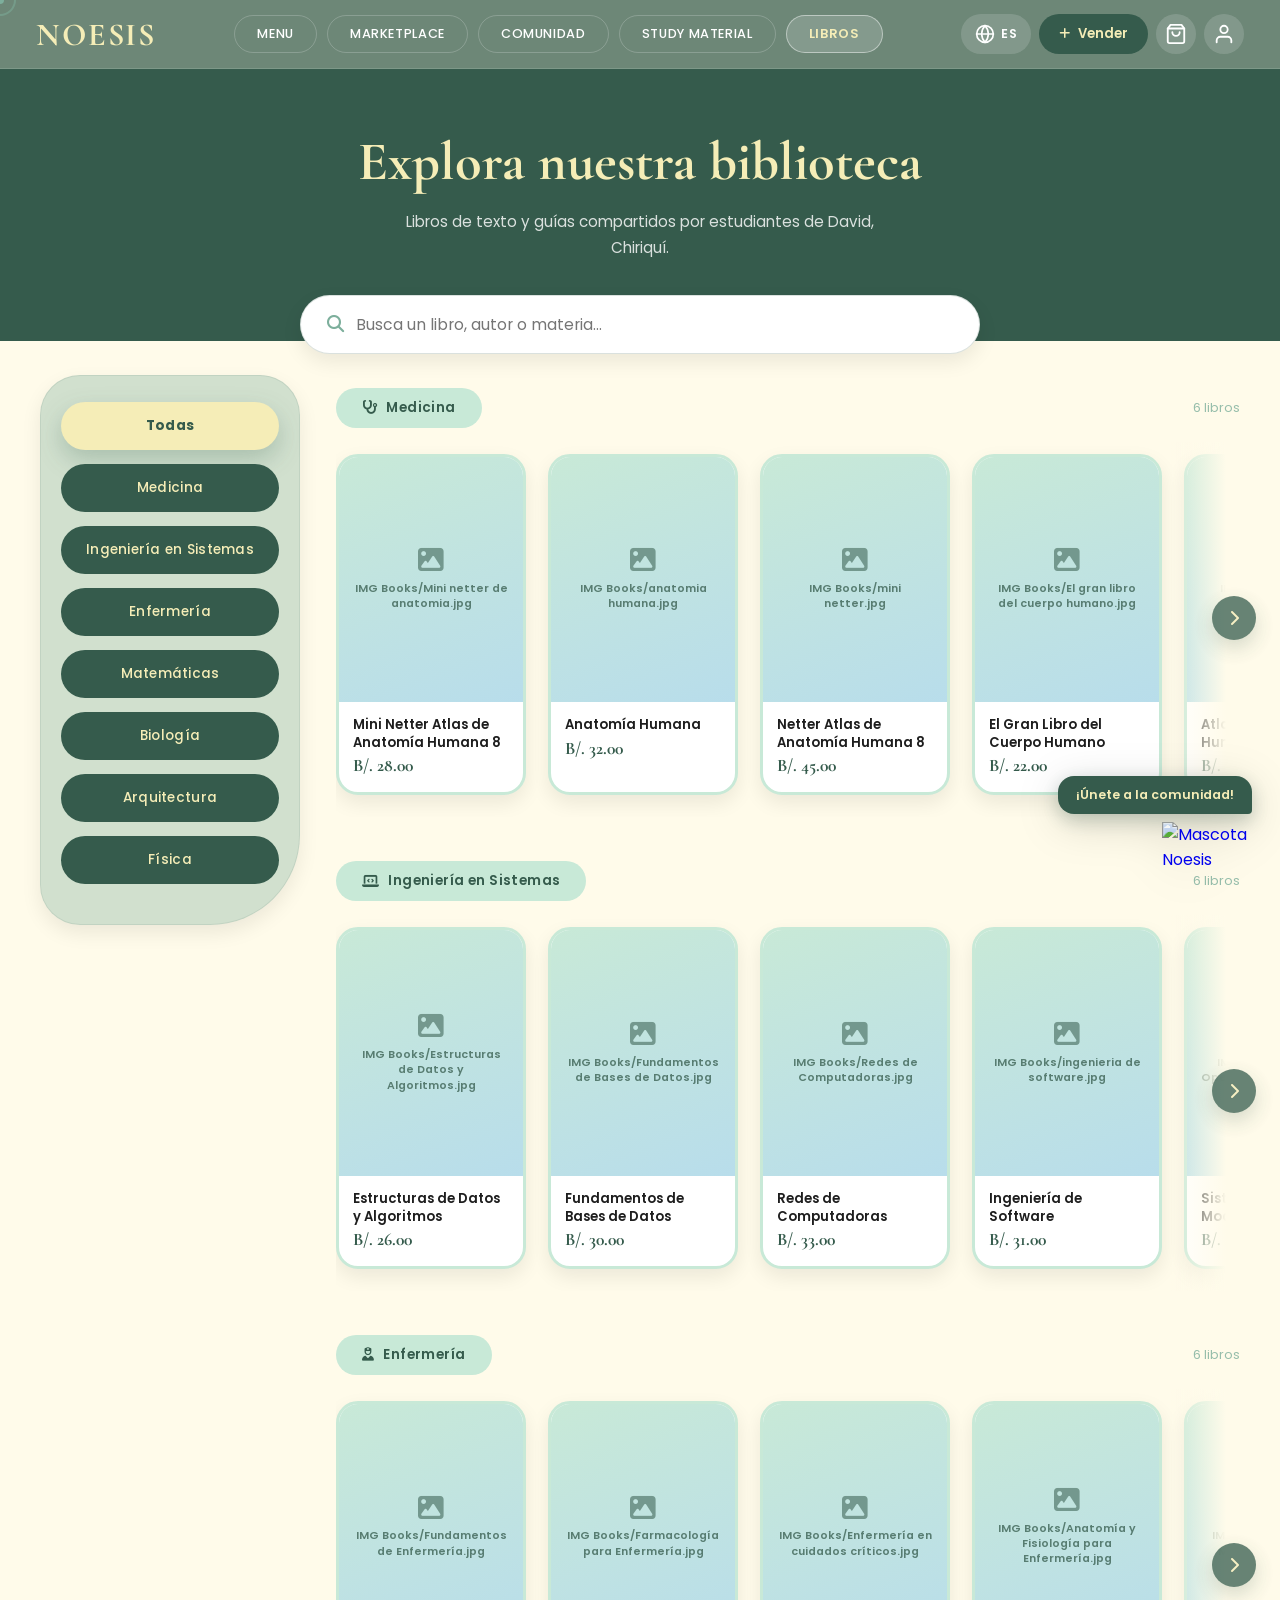
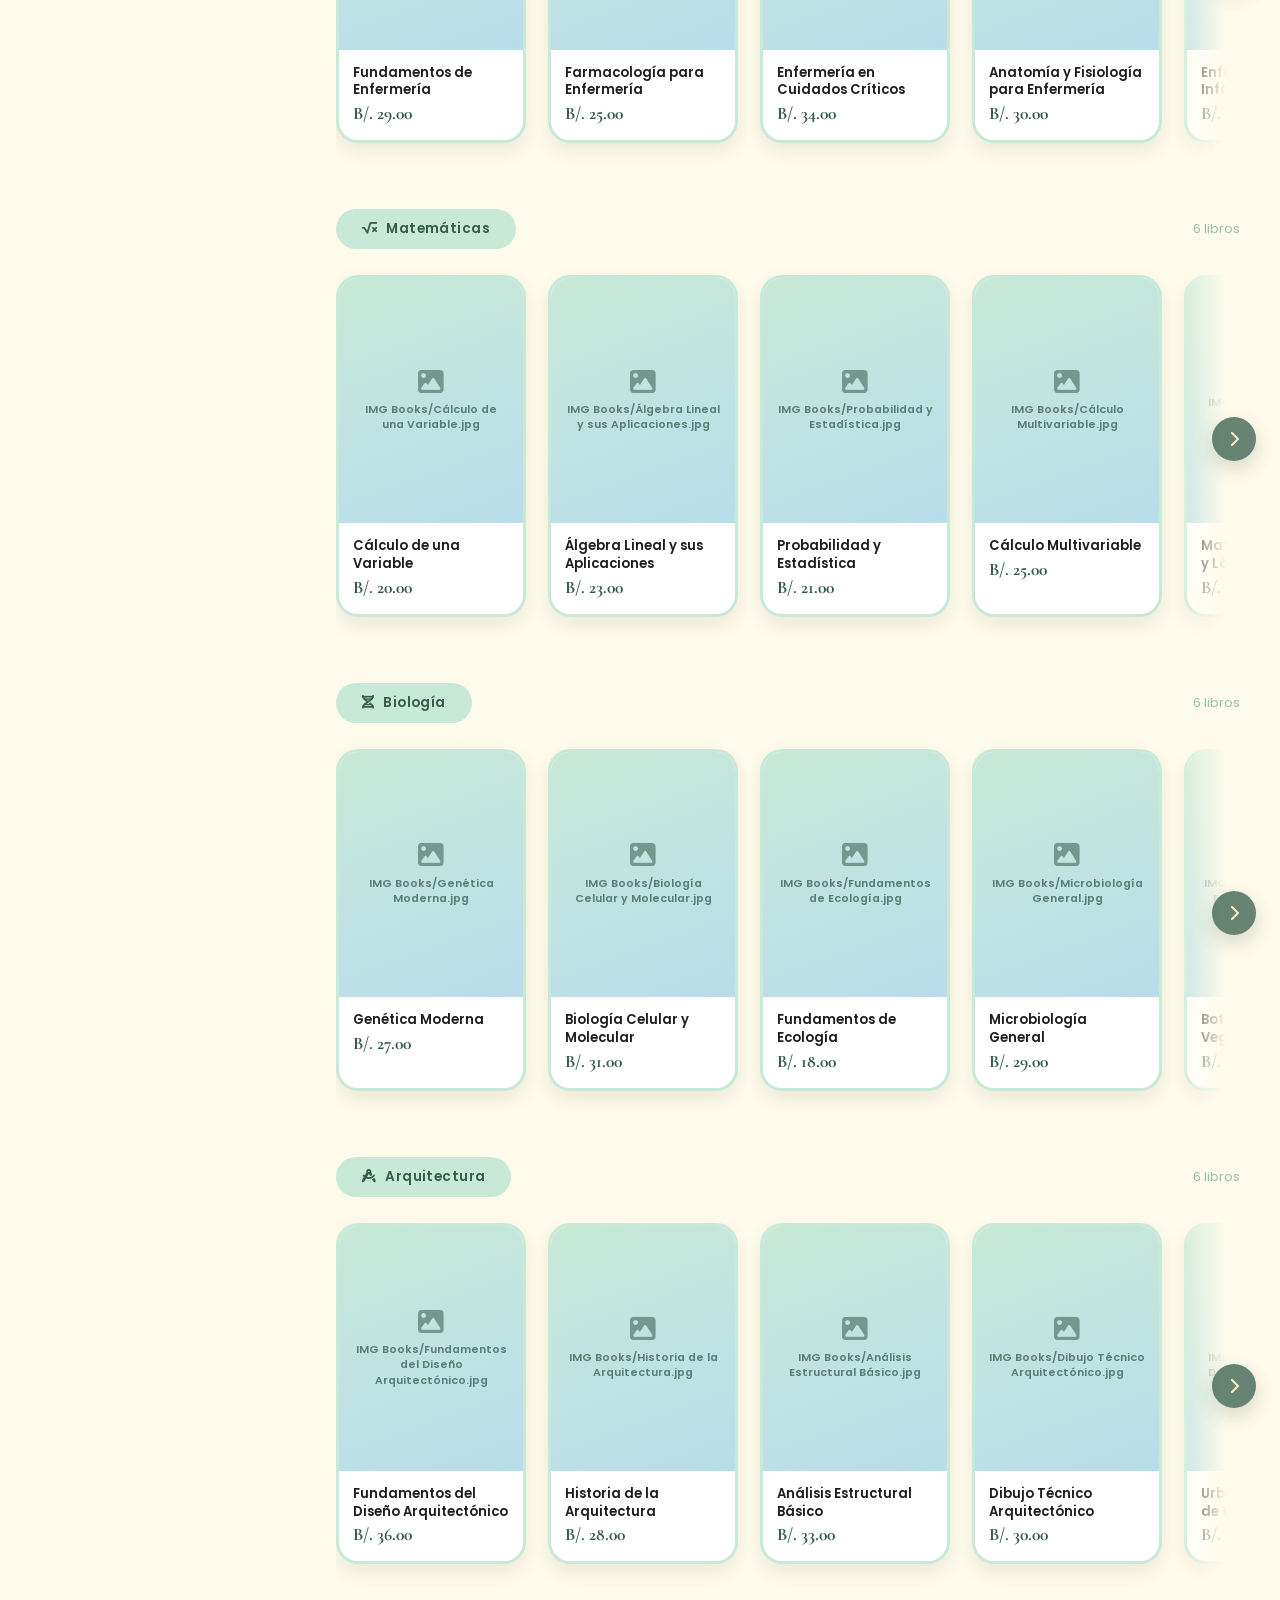
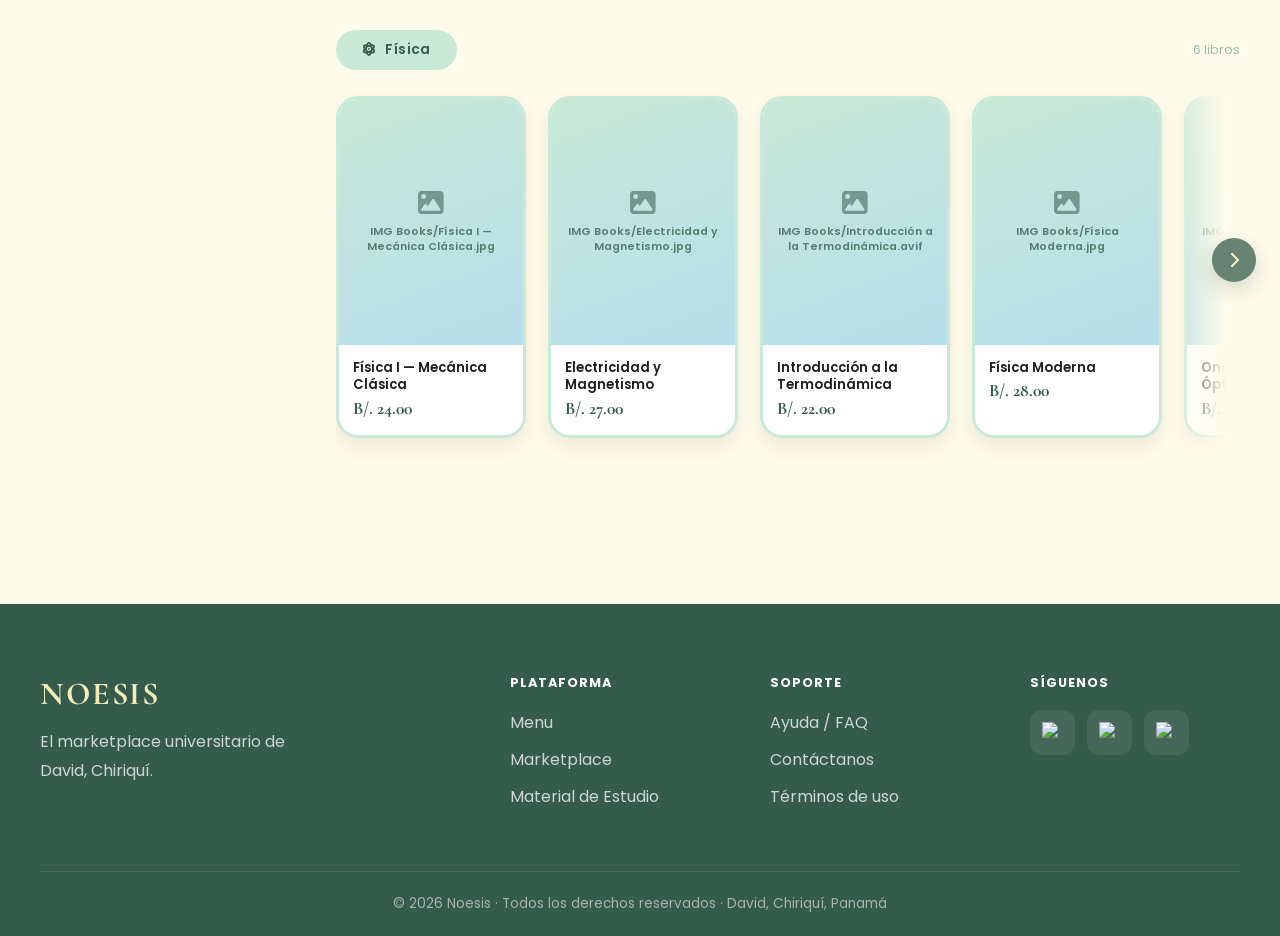
==== commit b5a7797e: "Add files via upload" ====
--- a/Books.html
+++ b/Books.html
@@ -5,6 +5,7 @@
     <meta name="viewport" content="width=device-width, initial-scale=1.0">
 
     <title>Noesis — Books</title>
+    <link rel="icon" type="image/png" href="IMG/favicon.png"/>
 
     <!-- Google Fonts -->
     <link rel="preconnect" href="https://fonts.googleapis.com">
@@ -88,7 +89,7 @@
 <a aria-label="User" class="nav-icon-btn" href="login.html" id="userNavBtn">
 <svg fill="none" height="22" stroke="currentColor" stroke-linecap="round" stroke-linejoin="round" stroke-width="2" viewbox="0 0 24 24" width="22"><path d="M20 21v-2a4 4 0 00-4-4H8a4 4 0 00-4 4v2"></path><circle cx="12" cy="7" r="4"></circle></svg>
 </a>
-<button aria-label="Menu" class="hamburger" id="hamburger">
+<button aria-label="Menu" aria-expanded="false" aria-controls="navLinks" class="hamburger" id="hamburger">
 <span></span>
 <span></span>
 <span></span>
@@ -145,9 +146,6 @@
 
 <!-- =============================================
      MODAL DE DETALLES
-     Misma estructura visual que el modal del marketplace:
-     encabezado (ícono + título), condición, precio, imagen,
-     descripción, datos del vendedor y botones de acción.
 ============================================= -->
 <div class="modal" id="bookModalOverlay">
 <div class="modal-content">
@@ -214,9 +212,6 @@
 
 <!-- =============================================
      MODAL PARA PUBLICAR UN LIBRO
-     Requiere sesión activa (localStorage). Los libros publicados
-     se guardan bajo "noesis_user_books" y se combinan con el
-     catálogo de ejemplo al renderizar el grid.
 ============================================= -->
 <div class="modal" id="publishModal">
 <div class="modal-content publish-content">
@@ -283,7 +278,7 @@
 
 
 <!-- =============================================
-     FOOTER — mismo diseño que index.html
+     FOOTER
 ============================================= -->
 <footer class="footer">
 <div class="footer-inner">
@@ -296,9 +291,9 @@
 <div class="footer-links">
 <h4 data-i18n="footer_platform">Plataforma</h4>
 <ul>
+<li><a data-i18n="footer_menu" href="index.html">Marketplace</a></li>
 <li><a data-i18n="footer_marketplace" href="marketplace.html">Marketplace</a></li>
-<li><a data-i18n="nav_books" href="books.html">Books</a></li>
-<li><a data-i18n="footer_kits" href="#">Kits de Inicio</a></li>
+<li><a data-i18n="footer_study" href="Study.html">Material de Estudio</a></li>
 </ul>
 </div>
 <div class="footer-links">
--- a/index.css
+++ b/index.css
@@ -313,6 +313,8 @@
 
     transition:.3s;
 
+    flex-shrink:0; /* que los círculos no se aplasten cuando el espacio aprieta */
+
 }
 
 .nav-icon-btn:hover{
@@ -322,15 +324,32 @@
     background:rgba(255,255,255,.28);
 
 }
+
+/* =====================================================
+   HAMBURGUESA (menú móvil) — BLOQUE REUTILIZABLE
+   Este es el bloque "maestro": Books.css y comunidad.css
+   ya traen su propia copia (se cargan después de este
+   archivo y lo pisan), pero index.html depende
+   directamente de esto, así que se corrige aquí también
+   para que quede igual en todas las páginas.
+   Solo necesita que existan #navbar, #hamburger y
+   #navLinks en el HTML — el overlay lo crea index.js solo.
+===================================================== */
 
 .hamburger{
     display:none;
     flex-direction:column;
+    justify-content:center;
+    align-items:center;
     gap:5px;
+    width:44px;   /* objetivo táctil mínimo recomendado (44x44) */
+    height:44px;
     border:none;
     background:none;
     cursor:pointer;
-
+    padding:6px;
+    flex-shrink:0;
+    z-index:1201; /* por encima del panel para poder cerrarlo tocando la X */
 }
 
 .hamburger span{
@@ -342,7 +361,7 @@
 
     border-radius:2px;
 
-    transition:.3s;
+    transition:.35s ease;
 
 }
 
@@ -352,10 +371,32 @@
 
 .hamburger.active span:nth-child(2){
     opacity:0;
+    transform:scaleX(0);
 }
 
 .hamburger.active span:nth-child(3){
     transform:translateY(-7px) rotate(-45deg);
+}
+
+/* Fondo oscuro detrás del panel — lo inyecta index.js */
+.nav-overlay{
+    display:none;
+    position:fixed;
+    inset:0;
+    background:rgba(20,32,26,.45);
+    backdrop-filter:blur(2px);
+    z-index:999; /* debajo del navbar (1000) y del panel (1200) */
+    opacity:0;
+    transition:opacity .3s ease;
+}
+
+.nav-overlay.open{
+    display:block;
+    opacity:1;
+}
+
+body.nav-open{
+    overflow:hidden;
 }
 
 /* ==========================
@@ -1917,6 +1958,84 @@
 
 }
 
+/* Menú móvil — un solo breakpoint (1024px) para tablets y
+   celulares, así no queda un rango raro entre 768-1024px
+   donde los 5 enlaces se amontonan en tablets (iPad, etc.).
+   Si agregas más enlaces al nav y vuelve a apretar en
+   monitores normales, sube este número. */
+@media (max-width:1024px){
+
+    .nav-links{
+        display:flex;
+        position:fixed;
+        top:var(--navbar-h, 70px);
+        left:0;
+        right:0;
+        bottom:0;
+        z-index:1200;
+        background:rgba(29,48,40,.98);
+        flex-direction:column;
+        align-items:stretch;
+        padding:25px clamp(20px, 6vw, 40px);
+        gap:10px;
+        overflow-y:auto;
+        -webkit-overflow-scrolling:touch;
+
+        transform:translateY(-12px);
+        opacity:0;
+        visibility:hidden;
+        pointer-events:none;
+        transition:opacity .28s ease, transform .28s ease, visibility 0s linear .28s;
+    }
+
+    .nav-links.open{
+        transform:translateY(0);
+        opacity:1;
+        visibility:visible;
+        pointer-events:auto;
+        transition:opacity .28s ease, transform .28s ease, visibility 0s linear 0s;
+    }
+
+    .nav-link{
+        text-align:center;
+        padding:14px 22px;
+        font-size:.85rem;
+    }
+
+    .hamburger{
+        display:flex;
+    }
+
+    .lang-dropdown{
+        right:0;
+        left:auto;
+    }
+}
+
+/* ---- Tablet / celular grande: la fila de iconos empieza a apretar ---- */
+@media (max-width:640px){
+    .nav-inner{ gap:10px; }
+    .nav-icons{ gap:6px; }
+    .nav-icon-btn{ width:38px; height:38px; }
+}
+
+/* ---- Celular estándar ---- */
+@media (max-width:480px){
+    .nav-logo{ font-size:1.6rem; }
+    .nav-icons{ gap:4px; }
+    .nav-icon-btn{ width:35px; height:35px; }
+    .hamburger{ width:38px; height:38px; }
+}
+
+/* ---- Celular muy angosto (~320-360px) ---- */
+@media (max-width:360px){
+    .nav-logo{ font-size:1.35rem; }
+    .lang-btn{ padding:0 8px; }
+    #langCurrent{ display:none; }
+    .nav-icon-btn{ width:32px; height:32px; }
+    .hamburger{ width:34px; height:34px; }
+}
+
 /* Celulares */
 
 @media(max-width:768px){
@@ -1927,35 +2046,9 @@
 
     }
 
-    .nav-links{
-
-        display:none;
-
-        position:absolute;
-
-        top:100%;
-
-        left:0;
-
-        right:0;
-
-        background:rgba(53,91,76,.97);
-
-        flex-direction:column;
-
-        padding:25px;
-
-    }
-
-    .nav-links.open{
-
-        display:flex;
-
-    }
-
-    .hamburger{
-
-        display:flex;
+    .lang-btn span{
+
+        display:inline;
 
     }
 
@@ -2020,20 +2113,6 @@
     .social-icons{
 
         justify-content:center;
-
-    }
-
-    .lang-btn span{
-
-        display:inline;
-
-    }
-
-    .lang-dropdown{
-
-        right:0;
-
-        left:auto;
 
     }
 
--- a/Books.css
+++ b/Books.css
@@ -1,10 +1,5 @@
 /* =====================================================
    NOESIS — books.css
-   Estilos propios de la página Books.
-   Usa las mismas variables definidas en index.css
-   (--green-dark, --green-mid, --green-pastel, --yellow,
-   --cream, --font-title, --font-body, --radius-*, --shadow*)
-   para mantener el mismo lenguaje visual del sitio.
 ===================================================== */
 
 /* ==========================
@@ -108,6 +103,7 @@
     align-items:center;
     justify-content:center;
     transition:.3s;
+    flex-shrink:0; /* que los círculos no se aplasten cuando el espacio aprieta */
 }
 
 .nav-icon-btn:hover{
@@ -115,18 +111,24 @@
     background:rgba(255,255,255,.28);
 }
 
-/* ==========================
-   HAMBURGUESA (menú móvil)
-========================== */
+/* =====================================================
+   HAMBURGUESA (menú móvil) 
+===================================================== */
 
 .hamburger{
     display:none;
     flex-direction:column;
+    justify-content:center;
+    align-items:center;
     gap:5px;
+    width:44px;   /* objetivo táctil mínimo recomendado (44x44) */
+    height:44px;
     background:none;
     border:none;
     cursor:pointer;
     padding:6px;
+    flex-shrink:0;
+    z-index:1201; /* por encima del panel para poder cerrarlo tocando la X */
 }
 
 .hamburger span{
@@ -144,28 +146,71 @@
 
 .hamburger.active span:nth-child(2){
     opacity:0;
+    transform:scaleX(0);
 }
 
 .hamburger.active span:nth-child(3){
     transform:translateY(-7px) rotate(-45deg);
 }
 
-@media (max-width:768px){
+/* Fondo oscuro detrás del panel — lo inyecta el JS (ver Books.js),
+   así que basta con darle estilo aquí por su clase. */
+.nav-overlay{
+    display:none;
+    position:fixed;
+    inset:0;
+    background:rgba(20,32,26,.45);
+    backdrop-filter:blur(2px);
+    z-index:999; /* justo debajo del navbar (1000) y del panel (1200) */
+    opacity:0;
+    transition:opacity .3s ease;
+}
+
+.nav-overlay.open{
+    display:block;
+    opacity:1;
+}
+
+/* -----------------------------------------------------
+   Nav break, botones no se amontonen, lo normal es 1024px
+----------------------------------------------------- */
+@media (max-width:1024px){
     .nav-links{
-        display:none;
-        position:absolute;
-        top:100%;
+        display:flex;
+        position:fixed;
+        top:var(--navbar-h, 70px);
         left:0;
         right:0;
-        background:rgba(53,91,76,.97);
+        bottom:0;
+        z-index:1200;
+        background:rgba(29,48,40,.98);
         flex-direction:column;
         align-items:stretch;
-        padding:25px;
-        gap:8px;
+        padding:25px clamp(20px, 6vw, 40px);
+        gap:10px;
+        overflow-y:auto;         /* si hay muchos enlaces, el panel scrollea, no la página */
+        -webkit-overflow-scrolling:touch;
+
+        /* Oculto y deslizado hacia arriba por defecto; .open lo revela */
+        transform:translateY(-12px);
+        opacity:0;
+        visibility:hidden;
+        pointer-events:none;
+        transition:opacity .28s ease, transform .28s ease, visibility 0s linear .28s;
     }
 
     .nav-links.open{
-        display:flex;
+        transform:translateY(0);
+        opacity:1;
+        visibility:visible;
+        pointer-events:auto;
+        transition:opacity .28s ease, transform .28s ease, visibility 0s linear 0s;
+    }
+
+    .nav-link{
+        text-align:center;
+        padding:14px 22px;
+        font-size:.85rem;
     }
 
     .hamburger{
@@ -178,10 +223,41 @@
     }
 }
 
+/* ---- Tablet / celular grande: la fila de iconos empieza a apretar ---- */
+@media (max-width:640px){
+    .navbar{ padding:12px 18px; }
+    .navbar.scrolled{ padding:9px 18px; }
+    .nav-inner{ gap:10px; }
+    .nav-icons{ gap:6px; }
+    .nav-icon-btn{ width:38px; height:38px; }
+}
+
+/* ---- Celular estándar ---- */
+@media (max-width:480px){
+    .nav-logo{ font-size:1.6rem; }
+    .nav-icons{ gap:4px; }
+    .nav-icon-btn{ width:35px; height:35px; }
+    .hamburger{ width:38px; height:38px; }
+}
+
+/* ---- Celular muy angosto (SE, gamas bajas, ~320-360px) ----
+    */
+@media (max-width:360px){
+    .nav-logo{ font-size:1.35rem; }
+    .lang-btn{ padding:0 8px; }
+    #langCurrent{ display:none; } /* deja solo el ícono del globo */
+    .nav-icon-btn{ width:32px; height:32px; }
+    .hamburger{ width:34px; height:34px; }
+}
+
+/* Bloquea el scroll del body mientras el panel está abierto
+   (la clase la pone/quita el JS en <body>). */
+body.nav-open{
+    overflow:hidden;
+}
+
 /* ==========================
    SELECTOR DE IDIOMA (ES / EN)
-   (igual que marketplace.css — antes faltaba por completo,
-   por eso el dropdown se veía "abierto" en línea)
 ========================== */
 
 .lang-switcher{
@@ -250,9 +326,7 @@
     background:var(--green-pastel);
 }
 :root{
-    /* Mismos valores exactos que marketplace.css para que ambas
-       páginas compartan idéntica paleta (antes el amarillo y el
-       crema de Books eran más dorados/cálidos y se notaba el salto). */
+
     --green-dark:#355B4C;
     --green-mid:#7DAF9C;
     --green-pastel:#C8E9D7;
@@ -307,21 +381,11 @@
     grid-template-columns:260px minmax(0,1fr);
     gap:36px;
     align-items:flex-start;
-    /* Antes todo el bloque subía con translateY(-46px) y por eso el
-       sidebar de categorías quedaba encima del hero verde.
-       Ahora solo el buscador sube (ver .books-main), y el sidebar
-       arranca ya dentro del área crema. */
     padding-top:34px;
 }
 
-/* Solo la columna de resultados sube para que el buscador siga
-   "flotando" sobre el borde del hero. */
 .books-main{
     margin-top:-80px;
-    /* Clave para el scroll horizontal: sin esto, la columna del grid
-       crece hasta caber todas las tarjetas y el que se desplaza es
-       toda la página (por eso la fila se salía de la pantalla y la
-       flecha quedaba fuera de vista). */
     min-width:0;
 }
 
@@ -375,36 +439,59 @@
    BUSCADOR
 ========================== */
 
+/* El buscador vive dentro de .books-main (la columna de la derecha),
+   así que por defecto quedaba corrido hacia la derecha respecto al
+   título del hero. Se le da un ancho medio y se desplaza hacia la
+   izquierda exactamente la mitad de lo que ocupan el sidebar (260px)
+   y su separación (36px) => 148px. Así queda centrado con el título. */
 .books-search-wrap{
     display:flex;
     align-items:center;
-    gap:14px;
+
+    /* Separación entre la lupa y el texto */
+    gap:12px;
+
+    /* ===== LARGO DE LA BARRA ===== */
+    width:100%;
+    max-width:680px;
+
+    /* ===== GROSOR DE LA BARRA =====*/
+    padding:17px 26px;
+
+    margin:0 auto 34px;
+
+    /* ===== POSICIÓN HORIZONTAL ===== */
+    transform:translateX(-148px);
+
     background:var(--white);
     border:1px solid rgba(53,91,76,.18);
-    border-radius:50px;
-    padding:16px 26px;
-    margin-bottom:34px;
+    border-radius:50px;   /* 50px = puntas totalmente redondas */
     box-shadow:var(--shadow-soft);
-    transition:.3s ease;
-}
-
+    transition:.3s ease;  /* suaviza el borde verde al hacer clic */
+}
+
+/* Halo verde cuando el usuario hace clic dentro de la barra */
 .books-search-wrap:focus-within{
     border-color:var(--green-mid);
     box-shadow:0 0 0 4px rgba(125,175,156,.20);
 }
 
+/* Lupa. Súbele el font-size si agrandas mucho el padding de arriba */
 .books-search-wrap i{
     color:var(--green-mid);
-    font-size:1.1rem;
+    font-size:1.05rem;
 }
 
 .books-search-wrap input{
+    /* flex:1 hace que el campo ocupe todo el espacio sobrante;
+       min-width:0 evita que el placeholder largo estire la barra */
     flex:1;
+    min-width:0;
     border:none;
     outline:none;
     background:none;
     font-family:var(--font-body);
-    font-size:1rem;
+    font-size:.98rem;
     color:var(--text);
 }
 
@@ -451,8 +538,6 @@
    GRID DE LIBROS
 ========================== */
 
-/* Fila horizontal tipo Netflix: las tarjetas se corren hacia la
-   derecha en lugar de bajar de línea. */
 .books-row-wrap{
     position:relative;
     min-width:0;
@@ -599,10 +684,6 @@
     display:block;
 }
 
-/* Placeholder mostrado mientras no exista la imagen real.
-   Solo hay que colocar el archivo en la ruta indicada en
-   cada objeto de "books" dentro de books.js y esto
-   desaparece automáticamente. */
 .book-cover.img-missing img{
     display:none;
 }
@@ -735,10 +816,6 @@
 
 /* ==========================================
    MODAL DE DETALLES
-   Estructura y estilos tomados de marketplace.css para que
-   la ventana de detalles de Books se vea igual que la del
-   marketplace (encabezado con ícono + título, condición,
-   precio, imagen, vendedor y botones de acción).
 ========================================== */
 
 .modal{
@@ -766,7 +843,9 @@
     background:var(--cream);
     border:3px solid var(--green-mid);
     border-radius:24px;
-    padding:35px;
+    /* Margen interno de la tarjeta. Bajarlo de 35 a 28 acorta el modal
+       arriba y abajo sin apretar el contenido. */
+    padding:28px 32px;
     position:relative;
     text-align:left;
     animation:modalShow .3s cubic-bezier(.22,1,.36,1);
@@ -808,7 +887,7 @@
     display:flex;
     align-items:center;
     gap:16px;
-    margin-bottom:14px;
+    margin-bottom:10px;
     padding-right:40px;
     animation: fadeInUp .35s ease both;
 }
@@ -843,7 +922,7 @@
     font-weight:600;
     padding:6px 16px;
     border-radius:50px;
-    margin-bottom:14px;
+    margin-bottom:10px;   /* espacio bajo la etiqueta de estado */
     animation: fadeInUp .35s ease .05s both;
 }
 
@@ -857,47 +936,96 @@
     font-weight:700;
     padding:8px 26px;
     border-radius:50px;
-    margin-bottom:24px;
+    margin-bottom:18px;   /* espacio entre el precio y el cuerpo del modal */
     animation: fadeInUp .35s ease .1s both;
 }
 
 /* ---- Cuerpo: imagen a la izquierda, info a la derecha ---- */
+/* "stretch" hace que la columna de la portada crezca hasta la misma
+   altura que la columna de información (descripción + vendedor +
+   botones), para que las portadas verticales se vean completas. */
 .modal-body{
     display:grid;
+
+    /* ===== ANCHO DEL CUADRO DE LA PORTADA =====
+       260px = columna de la imagen · 1fr = todo lo demás para el texto. */
     grid-template-columns: 260px 1fr;
     gap:28px;
-    align-items:start;
+
+    /* "stretch" es lo que hace que el cuadro blanco baje hasta el final:
+       la columna de la imagen crece hasta igualar la altura de la columna
+       de información (descripción + vendedor + botones).
+       Si lo cambias a "start", el cuadro vuelve a quedar cortito arriba. */
+    align-items:stretch;
 }
 
 .modal-image-col{
     display:flex;
     flex-direction:column;
     gap:14px;
+    /* OJO: aquí NO va min-height:100%. En un grid esa altura en % se
+       retroalimenta con la altura de la fila y termina estirando el
+       cuadro más abajo que los botones (queda un hueco vacío).
+       El align-items:stretch del .modal-body ya iguala las columnas. */
     animation: fadeInUp .4s ease .05s both;
 }
 
+/* Cuadro donde se ve la portada.
+   El cuadro toma la proporción de una portada de libro (3/4) y la
+   imagen lo llena por completo, así no quedan franjas blancas
+   alrededor y tampoco se deforma. */
 .modal-image{
+    flex:0 0 auto;     /* ya no se estira: su alto lo define la proporción */
+    width:100%;
+
+    /* ===== PROPORCIÓN DEL CUADRO =====
+       3/4 es la proporción típica de una portada. Si tus fotos son
+       más alargadas, prueba 2/3; si son más cuadradas, 4/5. */
+    aspect-ratio:3/4;
+
+    /* Techo por si el modal queda muy alto en pantallas grandes */
+    max-height:620px;
+
     background:var(--white);
     border:2px solid var(--green-pastel);
     border-radius:18px;
-    padding:14px;
-    display:flex;
-    align-items:center;
-    justify-content:center;
-    min-height:200px;
-    overflow:hidden;
+    padding:0;         /* sin margen interno: la portada llega al borde */
+    overflow:hidden;   /* recorta las esquinas junto al border-radius */
+    display:block;
 }
 
 .modal-image img{
-    max-width:220px;
-    max-height:260px;
+    width:100%;
+    height:100%;
+
+    /* "cover" = la portada llena todo el cuadro sin deformarse
+       (recorta unos milímetros de los bordes si la foto no es 3/4).
+       Si prefieres ver la portada completa aunque queden franjas
+       blancas, cambia esta línea por object-fit:contain. */
+    object-fit:cover;
+    object-position:center;
+
+    display:block;
+}
+
+/* ---- ALTERNATIVA SIN RECORTE ----
+   Si en algún libro no quieres que se recorte nada, quita el comentario
+   de este bloque: el cuadro se encoge hasta el tamaño exacto de la
+   portada, así el borde la abraza y tampoco queda espacio blanco.
+
+.modal-image{
+    aspect-ratio:auto;
+    width:fit-content;
+    max-width:100%;
+    margin-inline:auto;
+}
+.modal-image img{
     width:auto;
-    height:auto;
+    height:100%;
+    max-height:620px;
     object-fit:contain;
-    display:block;
-    margin:0 auto;
-    border-radius:8px;
-}
+}
+*/
 
 /* ---- Columna de información ---- */
 .modal-info{
@@ -920,12 +1048,12 @@
     font-family:var(--font-body);
     font-size:15px;
     line-height:1.7;
-    margin-bottom:20px;
+    margin-bottom:16px;
 }
 
 /* ---- Vendedor (nombre, materia y ubicación) ---- */
 .modal-seller-box{
-    margin-bottom:22px;
+    margin-bottom:18px;   /* separación entre la caja del vendedor y los botones */
 }
 
 .modal-seller{
@@ -979,6 +1107,8 @@
     display:flex;
     gap:14px;
     flex-wrap:wrap;
+    /* Van pegados debajo de la caja del vendedor. Si algún día quieres
+       que bajen hasta el fondo de la columna, agrega margin-top:auto. */
 }
 
 .modal-btn,
@@ -1034,13 +1164,13 @@
     40%{ transform:scale(.93); }
     100%{ transform:scale(1); }
 }
-
-/* ---- Toast dentro del modal (Añadido al carrito) ---- */
+ 
 .toast{
-    position:absolute;
-    bottom:-56px;
+    position:fixed;
+    bottom:32px;
     left:50%;
     transform:translateX(-50%) translateY(10px);
+    z-index:10001;   /* por encima del modal (9999) */
     background:var(--green-dark);
     color:var(--yellow);
     padding:10px 22px;
@@ -1062,7 +1192,8 @@
 /* ---- Responsive: apilar imagen e información en pantallas chicas ---- */
 @media (max-width: 640px){
     .modal-body{ grid-template-columns: 1fr; }
-    .modal-image img{ max-width:180px; max-height:200px; }
+    /* Apilado en móvil: la portada se centra y no crece de más */
+    .modal-image{ max-width:260px; margin-inline:auto; }
 }
 
 /* ==========================
@@ -1214,6 +1345,12 @@
     }
     .books-main{
         margin-top:0;
+    }
+    /* En móvil/tablet el sidebar pasa a estar arriba (fila de botones),
+       así que ya no hay nada a la izquierda que compensar: se anula el
+       translateX(-148px) y la barra se centra sola con margin:0 auto. */
+    .books-search-wrap{
+        transform:none;
     }
     .books-sidebar{
         position:static;
@@ -1259,10 +1396,7 @@
     z-index:10000;
 }
 
-/* IMPORTANTE: la posición (left/top) la actualiza books.js cada frame
-   con requestAnimationFrame, así que NO debe llevar transition o el
-   seguidor "arrastra" y se ve con lag. Solo animamos tamaño/opacidad
-   (para el efecto de agrandado al pasar sobre enlaces y tarjetas). */
+
 .cursor-follower{
     width:32px;
     height:32px;
@@ -1274,9 +1408,6 @@
 
 /* ==========================
    CARRITO (dropdown en la navbar)
-   Estilos idénticos a marketplace.css. Comparte la clave
-   "noesis_cart" en localStorage, así lo que se agrega en el
-   marketplace también aparece aquí (y viceversa).
 ========================== */
 
 .cart-switcher{
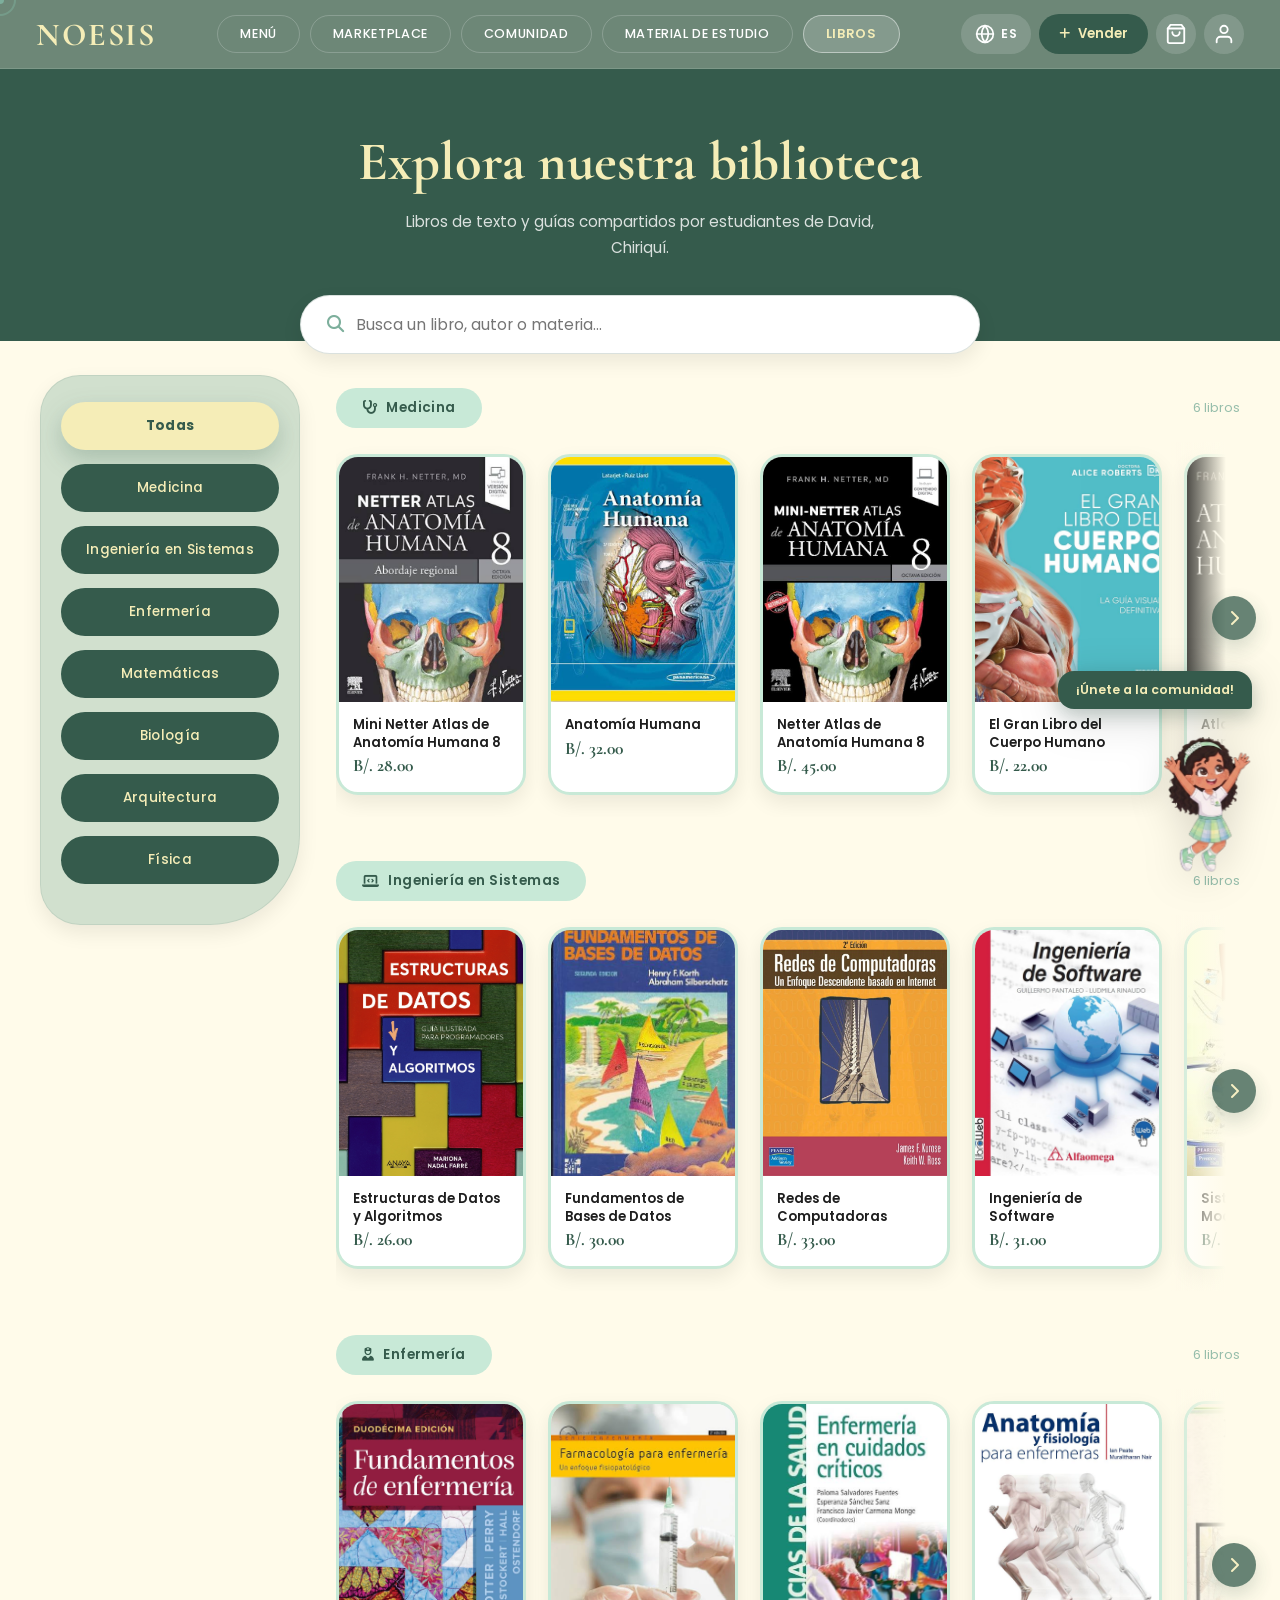
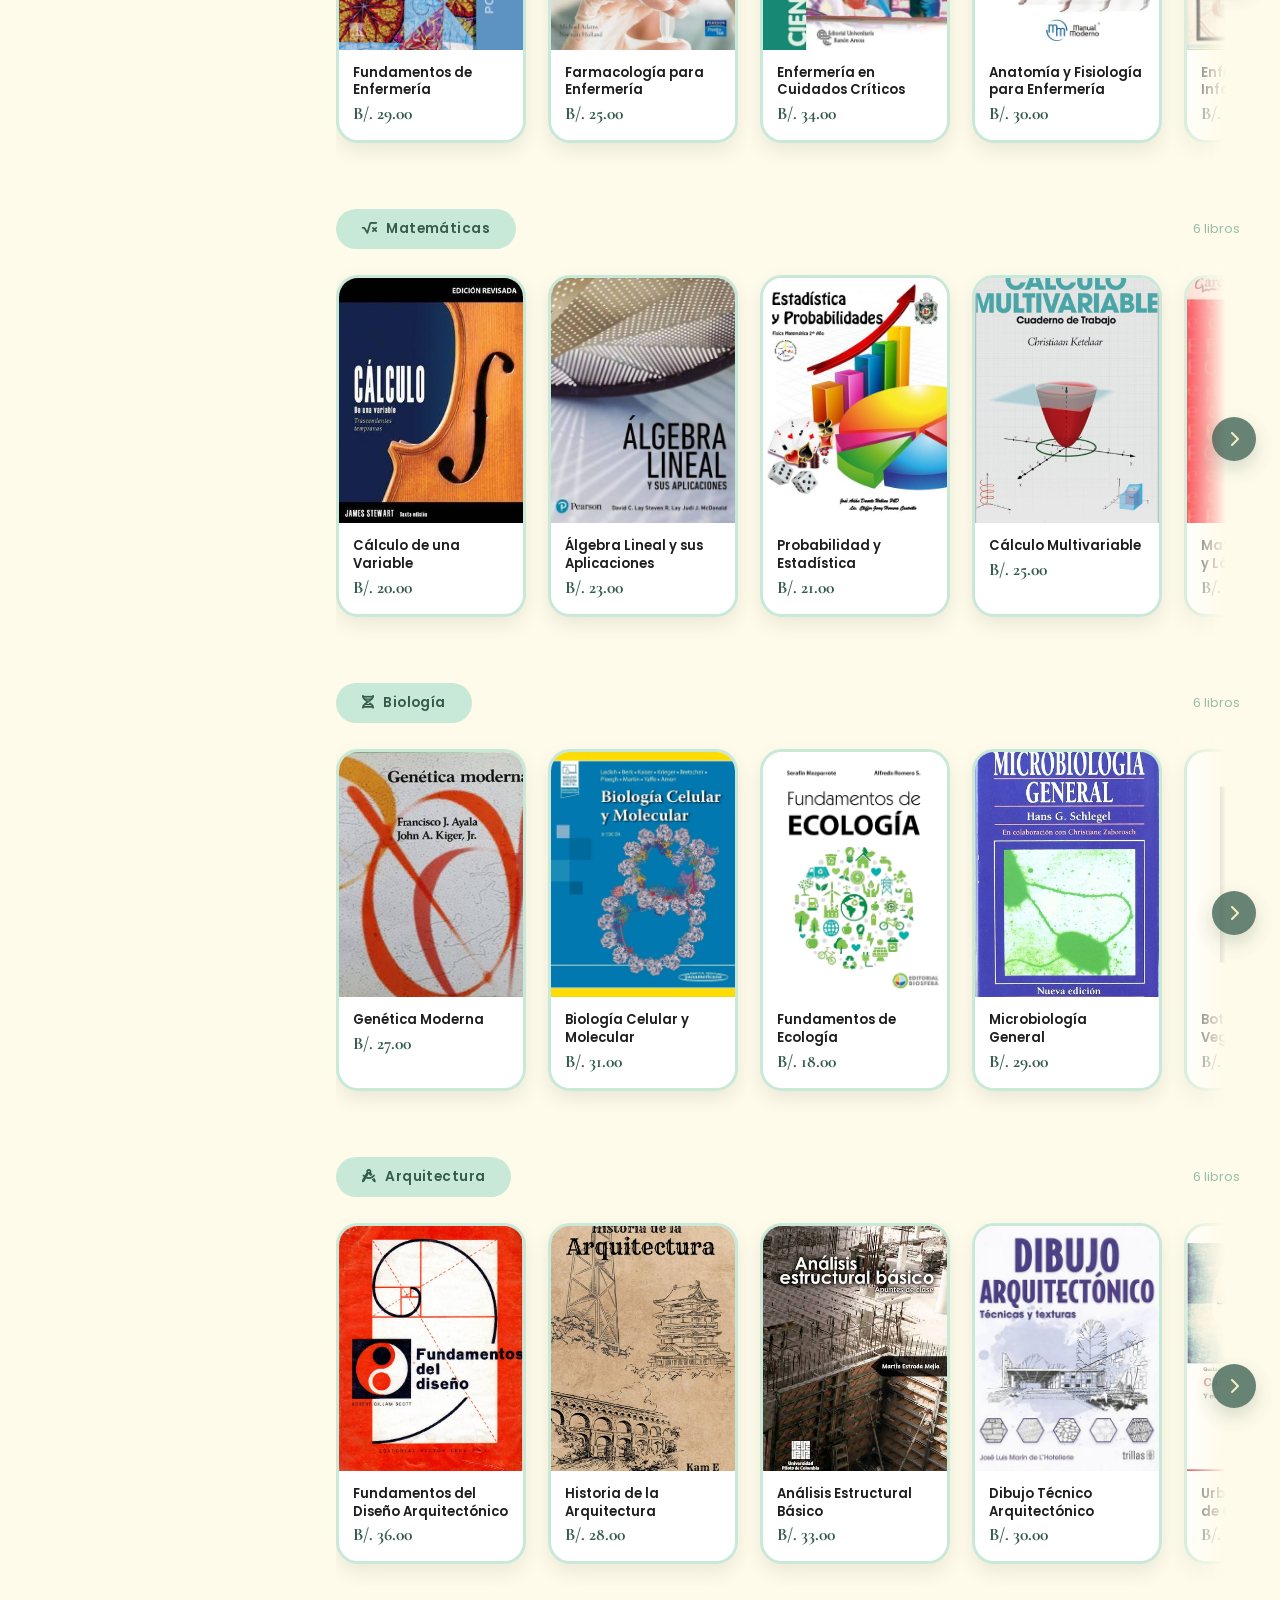
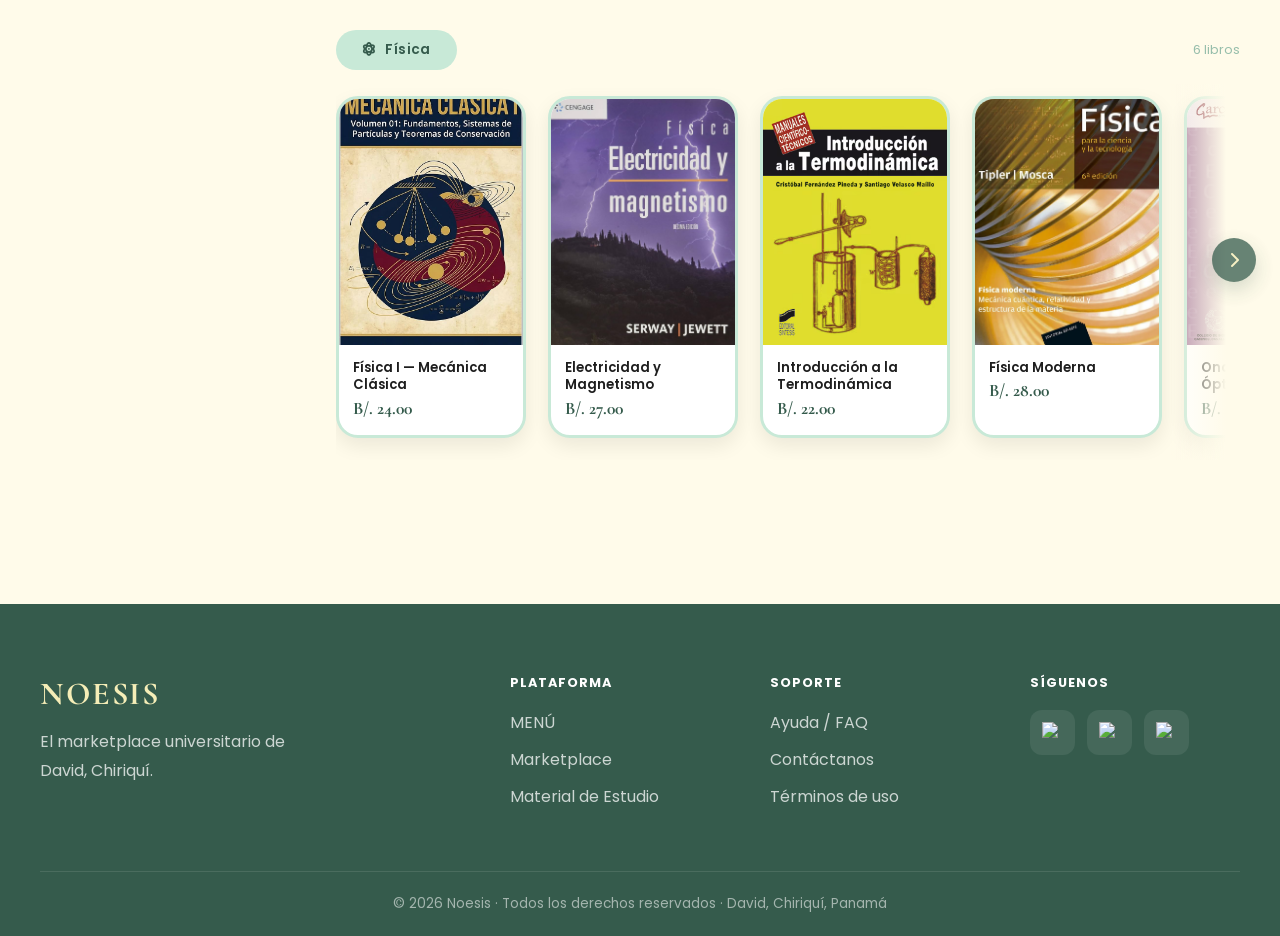
==== commit 11997161: "Add files via upload" ====
--- a/Books.html
+++ b/Books.html
@@ -5,7 +5,6 @@
     <meta name="viewport" content="width=device-width, initial-scale=1.0">
 
     <title>Noesis — Books</title>
-    <link rel="icon" type="image/png" href="IMG/favicon.png"/>
 
     <!-- Google Fonts -->
     <link rel="preconnect" href="https://fonts.googleapis.com">
@@ -33,11 +32,11 @@
 <div class="nav-inner">
 <div class="nav-logo">NOESIS</div>
 <div class="nav-links" id="navLinks">
-<a class="nav-link" data-i18n="nav_menu" href="index.html">MENU</a>
-<a class="nav-link" data-i18n="nav_market" href="marketplace.html">MARKETlPLACE</a>
+<a class="nav-link" data-i18n="nav_menu" href="index.html">MENÚ</a>
+<a class="nav-link" data-i18n="nav_market" href="marketplace.html">MARKETPLACE</a>
 <a class="nav-link" data-i18n="nav_community" href="comunidad.html">COMUNIDAD</a>
-<a class="nav-link" data-i18n="nav_Material" href="Study.html">STUDY MATERIAL</a>
-<a class="nav-link active" data-i18n="nav_books" href="books.html">BOOKS</a>
+<a class="nav-link" data-i18n="nav_Material" href="Study.html">MATERIAL DE ESTUDIO</a>
+<a class="nav-link active" data-i18n="nav_books" href="books.html">LIBROS</a>
 </div>
 <div class="nav-icons">
 <!-- Selector de idioma -->
@@ -146,6 +145,9 @@
 
 <!-- =============================================
      MODAL DE DETALLES
+     Misma estructura visual que el modal del marketplace:
+     encabezado (ícono + título), condición, precio, imagen,
+     descripción, datos del vendedor y botones de acción.
 ============================================= -->
 <div class="modal" id="bookModalOverlay">
 <div class="modal-content">
@@ -212,6 +214,9 @@
 
 <!-- =============================================
      MODAL PARA PUBLICAR UN LIBRO
+     Requiere sesión activa (localStorage). Los libros publicados
+     se guardan bajo "noesis_user_books" y se combinan con el
+     catálogo de ejemplo al renderizar el grid.
 ============================================= -->
 <div class="modal" id="publishModal">
 <div class="modal-content publish-content">
@@ -278,7 +283,7 @@
 
 
 <!-- =============================================
-     FOOTER
+     FOOTER — mismo diseño que index.html
 ============================================= -->
 <footer class="footer">
 <div class="footer-inner">
@@ -291,9 +296,9 @@
 <div class="footer-links">
 <h4 data-i18n="footer_platform">Plataforma</h4>
 <ul>
-<li><a data-i18n="footer_menu" href="index.html">Marketplace</a></li>
+<li><a data-i18n="nav_menu" href="index.html">Menú</a></li>
 <li><a data-i18n="footer_marketplace" href="marketplace.html">Marketplace</a></li>
-<li><a data-i18n="footer_study" href="Study.html">Material de Estudio</a></li>
+<li><a data-i18n="footer_material" href="Study.html">Material de Estudio</a></li>
 </ul>
 </div>
 <div class="footer-links">
--- a/index.css
+++ b/index.css
@@ -385,7 +385,7 @@
     inset:0;
     background:rgba(20,32,26,.45);
     backdrop-filter:blur(2px);
-    z-index:999; /* debajo del navbar (1000) y del panel (1200) */
+    z-index:9999;
     opacity:0;
     transition:opacity .3s ease;
 }
@@ -399,6 +399,18 @@
     overflow:hidden;
 }
 
+/* Cuando el menú móvil está abierto, el navbar necesita un z-index
+   muy alto para que su stacking context (que contiene al panel
+   .nav-links position:fixed) quede por encima de TODAS las
+   secciones de contenido (hero, services, etc.) que puedan tener
+   position:relative y crear sus propios stacking contexts. */
+body.nav-open .navbar{
+    z-index:10000;
+    backdrop-filter:none;
+    -webkit-backdrop-filter:none;
+    background:rgba(53,91,76,.98);
+}
+
 /* ==========================
    SELECTOR DE IDIOMA (ES / EN)
 ========================== */
@@ -678,6 +690,7 @@
 .offer{
     position: relative;
 
+    background-color: var(--green-pastel);
     background-image: url("IMG/Offers.png");
     background-size: cover;
     background-position: center;
@@ -693,6 +706,7 @@
     max-width:950px;
 
     margin:auto;
+    margin-bottom:-55px;
 
     transform:translateY(-55px);
 
@@ -807,6 +821,7 @@
     position:relative;
 
     overflow:hidden;
+    background-color: var(--cream);
     background-image: url("IMG/Services.png");
     background-size: cover;
     background-position: center;
@@ -1964,6 +1979,15 @@
    Si agregas más enlaces al nav y vuelve a apretar en
    monitores normales, sube este número. */
 @media (max-width:1024px){
+
+    /* En móvil quitamos backdrop-filter del navbar para que no cree
+       un containing block que atrape al panel .nav-links (position:fixed).
+       El fondo sólido (.scrolled o el base) compensa visualmente. */
+    .navbar{
+        backdrop-filter:none;
+        -webkit-backdrop-filter:none;
+        background:rgba(53,91,76,.94);
+    }
 
     .nav-links{
         display:flex;
@@ -1975,6 +1999,7 @@
         z-index:1200;
         background:rgba(29,48,40,.98);
         flex-direction:column;
+        flex-wrap:nowrap;        /* pisa el wrap de la regla base — sin esto los enlaces parpadean en fila horizontal al abrir por primera vez */
         align-items:stretch;
         padding:25px clamp(20px, 6vw, 40px);
         gap:10px;
@@ -1985,7 +2010,11 @@
         opacity:0;
         visibility:hidden;
         pointer-events:none;
-        transition:opacity .28s ease, transform .28s ease, visibility 0s linear .28s;
+        /* SIN transition aquí: así al cargar la página no se ve un
+           flash del panel animándose a hidden. La transición solo
+           vive en .nav-links.open (abrir) y se hereda al quitar
+           .open (cerrar), porque el navegador ejecuta la transición
+           declarada en el estado de SALIDA, no el de llegada. */
     }
 
     .nav-links.open{
@@ -1993,6 +2022,12 @@
         opacity:1;
         visibility:visible;
         pointer-events:auto;
+        /* La transición vive aquí: al AÑADIR .open el browser la
+           lee y anima la apertura; al QUITAR .open el browser
+           ejecuta la transición que estaba vigente justo antes de
+           quitarla, así que el cierre también anima (no es
+           instantáneo). Resultado: apertura y cierre suaves, pero
+           sin flash en la primera carga de la página. */
         transition:opacity .28s ease, transform .28s ease, visibility 0s linear 0s;
     }
 
--- a/Books.css
+++ b/Books.css
@@ -1,5 +1,10 @@
 /* =====================================================
    NOESIS — books.css
+   Estilos propios de la página Books.
+   Usa las mismas variables definidas en index.css
+   (--green-dark, --green-mid, --green-pastel, --yellow,
+   --cream, --font-title, --font-body, --radius-*, --shadow*)
+   para mantener el mismo lenguaje visual del sitio.
 ===================================================== */
 
 /* ==========================
@@ -112,7 +117,12 @@
 }
 
 /* =====================================================
-   HAMBURGUESA (menú móvil) 
+   HAMBURGUESA (menú móvil) — BLOQUE REUTILIZABLE
+   Copia este bloque completo (CSS + el JS de más abajo)
+   tal cual en cualquier otra página que use la misma
+   estructura de navbar: #navbar, #hamburger, #navLinks.
+   No necesitas tocar el HTML: el overlay que oscurece el
+   fondo se crea solo desde JS.
 ===================================================== */
 
 .hamburger{
@@ -161,7 +171,7 @@
     inset:0;
     background:rgba(20,32,26,.45);
     backdrop-filter:blur(2px);
-    z-index:999; /* justo debajo del navbar (1000) y del panel (1200) */
+    z-index:9999;
     opacity:0;
     transition:opacity .3s ease;
 }
@@ -172,9 +182,22 @@
 }
 
 /* -----------------------------------------------------
-   Nav break, botones no se amontonen, lo normal es 1024px
+   >>> A partir de aquí, TODO lo de "menú de hamburguesa"
+   vive detrás de un único breakpoint (--nav-break) para
+   que tablets, celulares y monitores angostos se
+   comporten igual y no haya un rango raro entre 768 y
+   1024px donde los 5 botones del menú se amontonan.
+   1024px cubre tablets en vertical (iPad, etc.). Si algún
+   día agregas más enlaces al nav y vuelve a apretar en
+   monitores normales, solo sube este número.
 ----------------------------------------------------- */
 @media (max-width:1024px){
+    .navbar{
+        backdrop-filter:none;
+        -webkit-backdrop-filter:none;
+        background:rgba(53,91,76,.94);
+    }
+
     .nav-links{
         display:flex;
         position:fixed;
@@ -185,6 +208,7 @@
         z-index:1200;
         background:rgba(29,48,40,.98);
         flex-direction:column;
+        flex-wrap:nowrap;
         align-items:stretch;
         padding:25px clamp(20px, 6vw, 40px);
         gap:10px;
@@ -196,7 +220,6 @@
         opacity:0;
         visibility:hidden;
         pointer-events:none;
-        transition:opacity .28s ease, transform .28s ease, visibility 0s linear .28s;
     }
 
     .nav-links.open{
@@ -241,7 +264,9 @@
 }
 
 /* ---- Celular muy angosto (SE, gamas bajas, ~320-360px) ----
-    */
+   Con logo + selector de idioma + Vender + carrito + usuario +
+   hamburguesa, a este ancho toca esconder el texto/ícono menos
+   esenciales para que nada se encime. */
 @media (max-width:360px){
     .nav-logo{ font-size:1.35rem; }
     .lang-btn{ padding:0 8px; }
@@ -256,8 +281,17 @@
     overflow:hidden;
 }
 
+body.nav-open .navbar{
+    z-index:10000;
+    backdrop-filter:none;
+    -webkit-backdrop-filter:none;
+    background:rgba(53,91,76,.98);
+}
+
 /* ==========================
    SELECTOR DE IDIOMA (ES / EN)
+   (igual que marketplace.css — antes faltaba por completo,
+   por eso el dropdown se veía "abierto" en línea)
 ========================== */
 
 .lang-switcher{
@@ -326,7 +360,9 @@
     background:var(--green-pastel);
 }
 :root{
-
+    /* Mismos valores exactos que marketplace.css para que ambas
+       páginas compartan idéntica paleta (antes el amarillo y el
+       crema de Books eran más dorados/cálidos y se notaba el salto). */
     --green-dark:#355B4C;
     --green-mid:#7DAF9C;
     --green-pastel:#C8E9D7;
@@ -381,11 +417,21 @@
     grid-template-columns:260px minmax(0,1fr);
     gap:36px;
     align-items:flex-start;
+    /* Antes todo el bloque subía con translateY(-46px) y por eso el
+       sidebar de categorías quedaba encima del hero verde.
+       Ahora solo el buscador sube (ver .books-main), y el sidebar
+       arranca ya dentro del área crema. */
     padding-top:34px;
 }
 
+/* Solo la columna de resultados sube para que el buscador siga
+   "flotando" sobre el borde del hero. */
 .books-main{
     margin-top:-80px;
+    /* Clave para el scroll horizontal: sin esto, la columna del grid
+       crece hasta caber todas las tarjetas y el que se desplaza es
+       toda la página (por eso la fila se salía de la pantalla y la
+       flecha quedaba fuera de vista). */
     min-width:0;
 }
 
@@ -451,16 +497,28 @@
     /* Separación entre la lupa y el texto */
     gap:12px;
 
-    /* ===== LARGO DE LA BARRA ===== */
+    /* ===== LARGO DE LA BARRA =====
+       Este es el valor que hay que tocar para alargarla o acortarla.
+       Referencias: 560px = corta · 680px = actual · 780px = bien larga.
+       (width:100% solo evita que se pase de ancho en pantallas chicas) */
     width:100%;
     max-width:680px;
 
-    /* ===== GROSOR DE LA BARRA =====*/
+    /* ===== GROSOR DE LA BARRA =====
+       Primer valor = alto (arriba/abajo) · segundo = espacio a los lados.
+       Referencias de alto: 13px = delgada · 17px = actual · 22px = gruesa. */
     padding:17px 26px;
 
+    /* margin: "auto" a los lados la centra dentro de su columna;
+       34px es el espacio hacia la primera fila de libros. */
     margin:0 auto 34px;
 
-    /* ===== POSICIÓN HORIZONTAL ===== */
+    /* ===== POSICIÓN HORIZONTAL =====
+       El buscador vive en .books-main (la columna derecha), así que sin
+       esto quedaría corrido a la derecha respecto al título del hero.
+       -148px = la mitad del sidebar (260px) + su separación (36px).
+       Si algún día cambias el ancho del sidebar, recalcula: -(ancho+gap)/2.
+       NO depende del max-width: la barra sigue centrada aunque la alargues. */
     transform:translateX(-148px);
 
     background:var(--white);
@@ -538,6 +596,8 @@
    GRID DE LIBROS
 ========================== */
 
+/* Fila horizontal tipo Netflix: las tarjetas se corren hacia la
+   derecha en lugar de bajar de línea. */
 .books-row-wrap{
     position:relative;
     min-width:0;
@@ -684,6 +744,10 @@
     display:block;
 }
 
+/* Placeholder mostrado mientras no exista la imagen real.
+   Solo hay que colocar el archivo en la ruta indicada en
+   cada objeto de "books" dentro de books.js y esto
+   desaparece automáticamente. */
 .book-cover.img-missing img{
     display:none;
 }
@@ -816,6 +880,10 @@
 
 /* ==========================================
    MODAL DE DETALLES
+   Estructura y estilos tomados de marketplace.css para que
+   la ventana de detalles de Books se vea igual que la del
+   marketplace (encabezado con ícono + título, condición,
+   precio, imagen, vendedor y botones de acción).
 ========================================== */
 
 .modal{
@@ -1164,7 +1232,15 @@
     40%{ transform:scale(.93); }
     100%{ transform:scale(1); }
 }
- 
+
+/* ---- Toast dentro del modal (Añadido al carrito) ---- */
+/* ---- Toast dentro del modal (Añadido al carrito) ----
+   IMPORTANTE: va "fixed", no "absolute". Antes estaba absolute con
+   bottom:-56px dentro de .modal-content, y como esa tarjeta tiene
+   overflow-y:auto, el navegador contaba esos 56px + el alto del aviso
+   como área desplazable: por eso quedaba un hueco vacío al final del
+   modal aunque no hubiera contenido. Fixed lo saca de esa cuenta y el
+   aviso igual se ve flotando sobre la tarjeta. */
 .toast{
     position:fixed;
     bottom:32px;
@@ -1396,7 +1472,10 @@
     z-index:10000;
 }
 
-
+/* IMPORTANTE: la posición (left/top) la actualiza books.js cada frame
+   con requestAnimationFrame, así que NO debe llevar transition o el
+   seguidor "arrastra" y se ve con lag. Solo animamos tamaño/opacidad
+   (para el efecto de agrandado al pasar sobre enlaces y tarjetas). */
 .cursor-follower{
     width:32px;
     height:32px;
@@ -1408,6 +1487,9 @@
 
 /* ==========================
    CARRITO (dropdown en la navbar)
+   Estilos idénticos a marketplace.css. Comparte la clave
+   "noesis_cart" en localStorage, así lo que se agrega en el
+   marketplace también aparece aquí (y viceversa).
 ========================== */
 
 .cart-switcher{
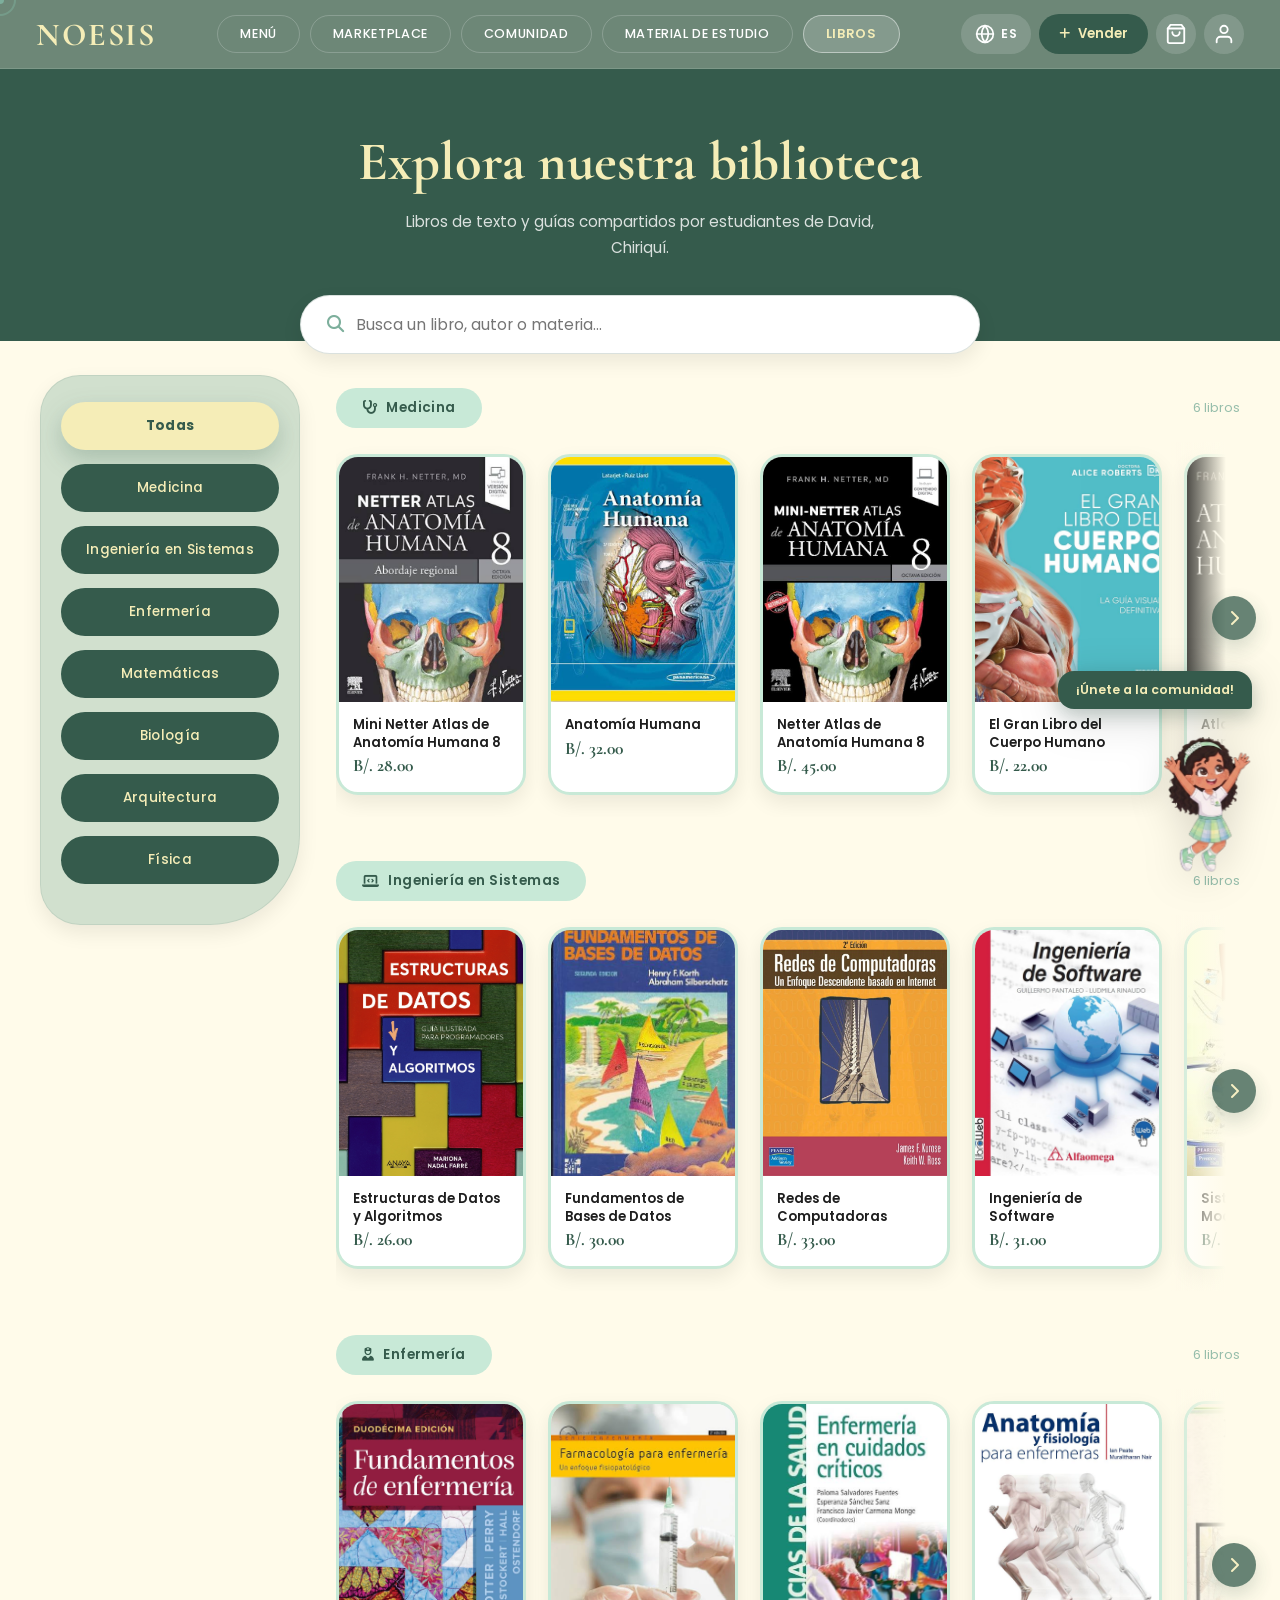
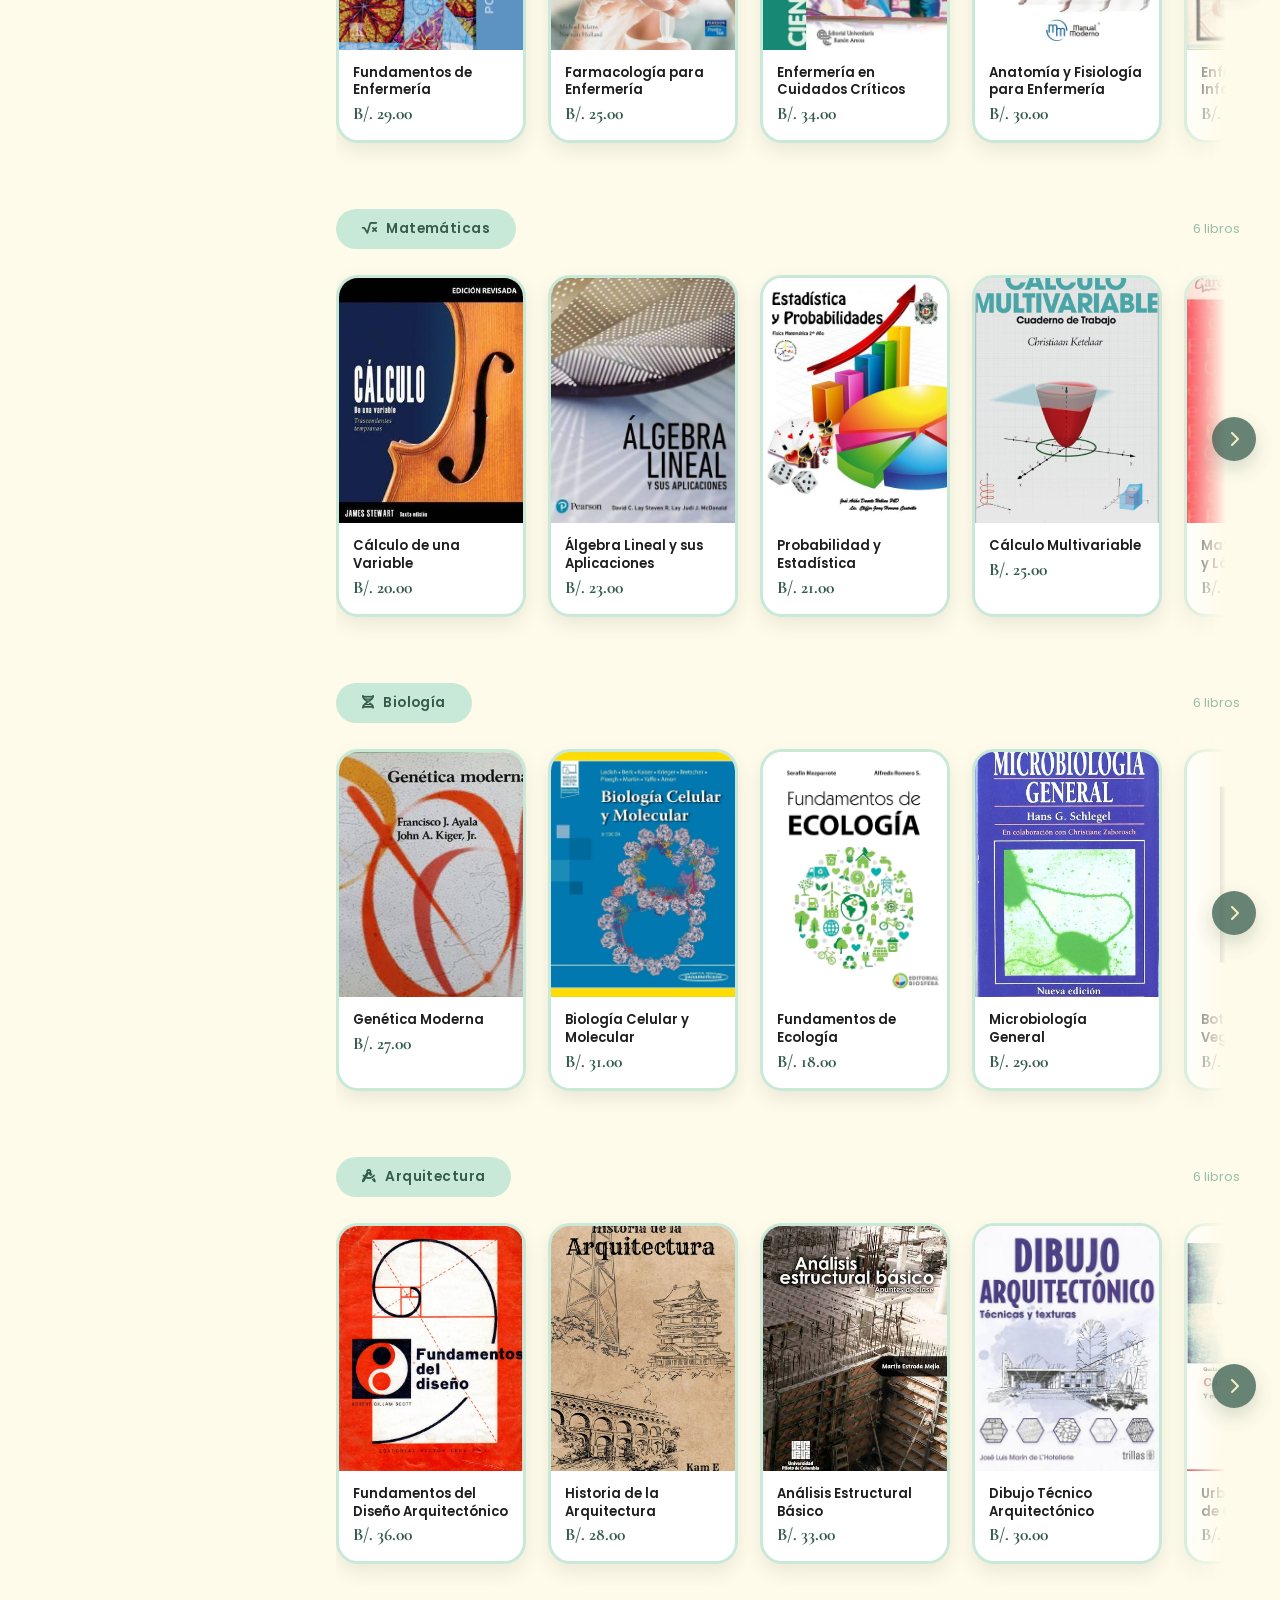
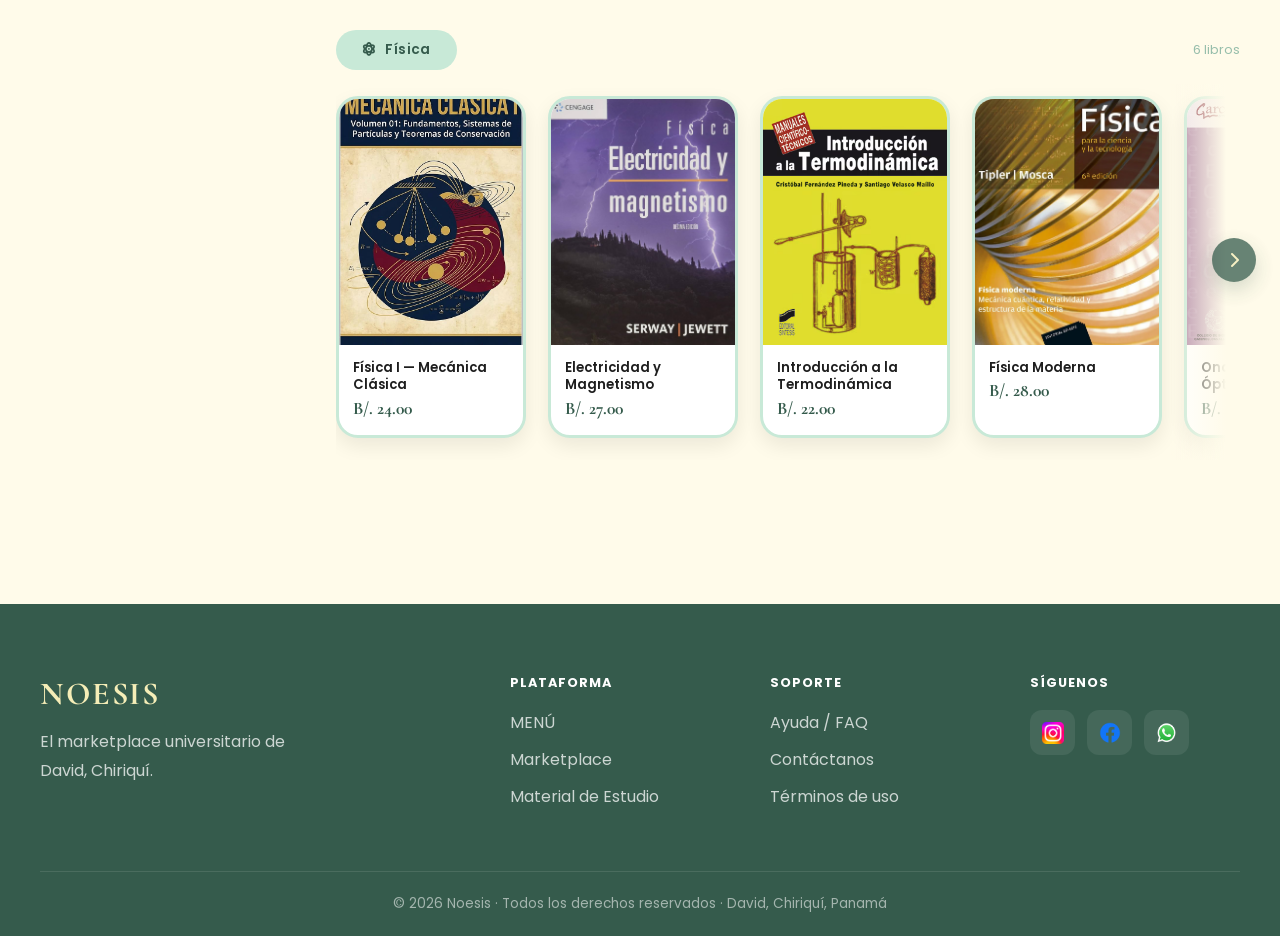
==== commit ba8e965c: "Fix image source paths for social media icons Updated image source paths for social media icons to u" ====
--- a/Books.html
+++ b/Books.html
@@ -313,13 +313,13 @@
 <h4 data-i18n="footer_follow">Síguenos</h4>
 <div class="social-icons">
 <a href="https://instagram.com">
-<img alt="Instagram" src="img/instagram.webp"/>
+<img alt="Instagram" src="IMG/instagram.webp"/>
 </a>
 <a href="https://facebook.com">
-<img alt="Facebook" src="img/Facebook.png"/>
+<img alt="Facebook" src="IMG/Facebook.png"/>
 </a>
 <a href="https://wa.me/50760000000">
-<img alt="WhatsApp" src="img/WhatsApp.png"/>
+<img alt="WhatsApp" src="IMG/WhatsApp.png"/>
 </a>
 </div>
 </div>
@@ -334,4 +334,4 @@
 <script src="Books.js"></script>
 <script src="mascot-widget.js"></script>
 </body>
-</html>+</html>
